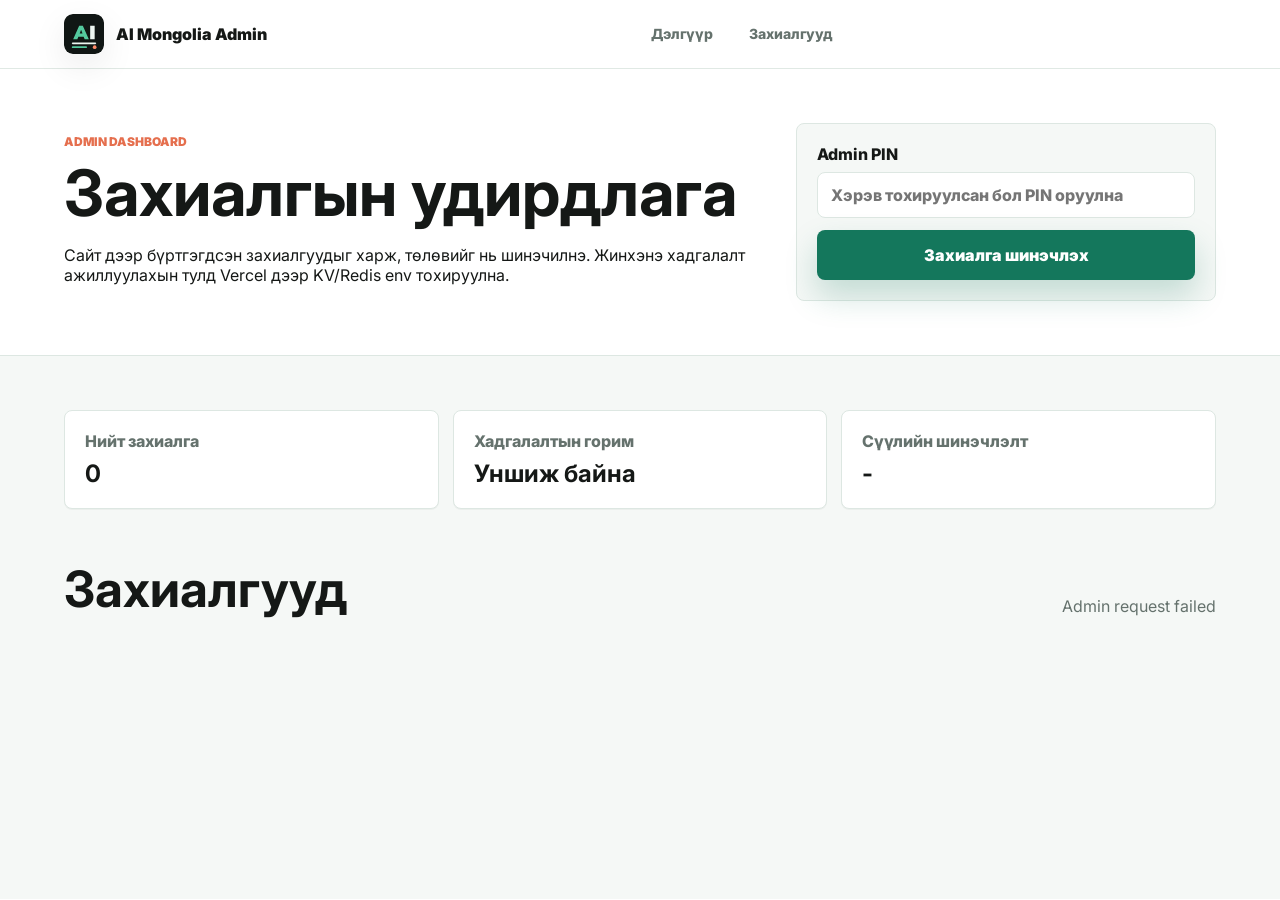
==== admin.html @ 12b5383c "Add order storage and admin dashboard" ====
<!doctype html>
<html lang="mn">
<head>
  <meta charset="utf-8">
  <meta name="viewport" content="width=device-width, initial-scale=1">
  <title>AI Mongolia | Admin</title>
  <meta name="robots" content="noindex">
  <link rel="preconnect" href="https://fonts.googleapis.com">
  <link rel="preconnect" href="https://fonts.gstatic.com" crossorigin>
  <link href="https://fonts.googleapis.com/css2?family=Inter:wght@400;500;600;700;800;900&display=swap" rel="stylesheet">
  <link rel="stylesheet" href="styles.css">
</head>
<body data-theme="day">
  <header class="site-header">
    <a class="brand" href="/" aria-label="AI Mongolia нүүр хуудас">
      <img class="brand-logo" src="assets/ai-mongolia-logo.svg" alt="AI Mongolia logo">
      <span class="brand-name">AI Mongolia Admin</span>
    </a>
    <nav class="nav-links" aria-label="Admin цэс">
      <a href="/">Дэлгүүр</a>
      <a href="#orders">Захиалгууд</a>
    </nav>
  </header>

  <main class="admin-page" id="orders">
    <section class="admin-hero">
      <div>
        <p class="eyebrow">Admin dashboard</p>
        <h1>Захиалгын удирдлага</h1>
        <p>Сайт дээр бүртгэгдсэн захиалгуудыг харж, төлөвийг нь шинэчилнэ. Жинхэнэ хадгалалт ажиллуулахын тулд Vercel дээр KV/Redis env тохируулна.</p>
      </div>
      <form class="admin-toolbar" data-admin-form>
        <label>
          Admin PIN
          <input type="password" name="pin" placeholder="Хэрэв тохируулсан бол PIN оруулна">
        </label>
        <button class="primary-action" type="submit">Захиалга шинэчлэх</button>
      </form>
    </section>

    <section class="admin-summary" aria-label="Admin үзүүлэлт">
      <div>
        <span>Нийт захиалга</span>
        <strong data-admin-count>0</strong>
      </div>
      <div>
        <span>Хадгалалтын горим</span>
        <strong data-storage-mode>Уншиж байна</strong>
      </div>
      <div>
        <span>Сүүлийн шинэчлэлт</span>
        <strong data-admin-updated>-</strong>
      </div>
    </section>

    <section class="admin-orders">
      <div class="admin-orders-head">
        <h2>Захиалгууд</h2>
        <p data-admin-message>Захиалгын мэдээлэл уншиж байна...</p>
      </div>
      <div class="admin-order-list" data-admin-orders></div>
    </section>
  </main>

  <script src="admin.js"></script>
</body>
</html>
---- styles.css ----
:root {
  --ink: #151816;
  --soft-ink: #2b3430;
  --muted: #65726d;
  --line: #dde7e2;
  --paper: #ffffff;
  --wash: #f5f8f6;
  --mist: #edf4f1;
  --green: #14775c;
  --green-dark: #0d5743;
  --coral: #e56f4e;
  --gold: #c98b20;
  --blue: #386f8e;
  --plum: #6b5a8f;
  --shadow: 0 24px 70px rgba(18, 24, 21, 0.12);
  --soft-shadow: 0 12px 34px rgba(18, 24, 21, 0.08);
}

body[data-theme="night"] {
  --ink: #eef7f2;
  --soft-ink: #dce9e3;
  --muted: #a7b8b0;
  --line: #2b4038;
  --paper: #101614;
  --wash: #161f1b;
  --mist: #1d2a25;
  --green: #56c99e;
  --green-dark: #34a87f;
  --coral: #ff8a68;
  --gold: #f1bd56;
  --blue: #78a8c8;
  --plum: #a99ad0;
  --shadow: 0 24px 70px rgba(0, 0, 0, 0.36);
  --soft-shadow: 0 12px 34px rgba(0, 0, 0, 0.24);
}

* {
  box-sizing: border-box;
}

html {
  scroll-behavior: smooth;
}

body {
  margin: 0;
  color: var(--ink);
  background: var(--paper);
  font-family: Inter, Arial, sans-serif;
  transition: background 180ms ease, color 180ms ease;
}

a {
  color: inherit;
  text-decoration: none;
}

button,
input,
textarea {
  font: inherit;
}

button {
  -webkit-tap-highlight-color: transparent;
}

.site-header {
  position: sticky;
  top: 0;
  z-index: 30;
  display: grid;
  grid-template-columns: auto 1fr auto;
  align-items: center;
  gap: 22px;
  padding: 14px clamp(18px, 5vw, 72px);
  background: rgba(255, 255, 255, 0.88);
  border-bottom: 1px solid rgba(221, 231, 226, 0.9);
  backdrop-filter: blur(18px);
}

body[data-theme="night"] .site-header {
  background: rgba(16, 22, 20, 0.9);
  border-bottom-color: rgba(86, 201, 158, 0.18);
}

.brand,
.nav-links,
.hero-actions,
.hero-proof,
.contact-list,
.product-foot,
.rating {
  display: flex;
  align-items: center;
}

.brand {
  gap: 12px;
  font-weight: 900;
}

.brand-logo {
  width: 40px;
  height: 40px;
  border-radius: 8px;
  box-shadow: var(--soft-shadow);
}

.brand-name {
  white-space: nowrap;
}

.nav-links {
  justify-content: center;
  gap: 8px;
  color: var(--muted);
  font-size: 14px;
  font-weight: 800;
}

.nav-links a {
  min-height: 38px;
  padding: 10px 14px;
  border-radius: 999px;
}

.nav-links a:hover {
  color: var(--ink);
  background: var(--mist);
}

.cart-button,
.filter-button,
.icon-button {
  border: 1px solid var(--line);
  background: var(--paper);
  cursor: pointer;
}

.cart-button {
  display: inline-flex;
  align-items: center;
  gap: 10px;
  min-height: 42px;
  padding: 0 12px 0 16px;
  border-radius: 999px;
  box-shadow: var(--soft-shadow);
  color: var(--ink);
  font-weight: 900;
}

.cart-button strong {
  display: grid;
  min-width: 26px;
  height: 26px;
  place-items: center;
  color: white;
  background: var(--coral);
  border-radius: 999px;
  font-size: 13px;
}

.hero {
  display: grid;
  grid-template-columns: minmax(280px, 0.94fr) minmax(340px, 1.06fr);
  align-items: center;
  min-height: calc(100vh - 70px);
  gap: clamp(30px, 6vw, 86px);
  padding: clamp(38px, 6vw, 82px) clamp(18px, 5vw, 72px) 48px;
  background:
    linear-gradient(120deg, rgba(20, 119, 92, 0.08), transparent 34%),
    linear-gradient(180deg, #f8fbf8 0%, #ffffff 82%);
}

body[data-theme="night"] .hero {
  background:
    linear-gradient(120deg, rgba(86, 201, 158, 0.09), transparent 34%),
    linear-gradient(180deg, #141c19 0%, #101614 82%);
}

.hero-copy,
.section-heading {
  max-width: 760px;
}

.eyebrow {
  margin: 0 0 12px;
  color: var(--coral);
  font-size: 12px;
  font-weight: 900;
  letter-spacing: 0;
  text-transform: uppercase;
}

h1,
h2,
h3,
p {
  margin-top: 0;
}

h1 {
  margin-bottom: 20px;
  font-size: clamp(42px, 6vw, 76px);
  line-height: 1;
  letter-spacing: 0;
}

h2 {
  margin-bottom: 14px;
  font-size: clamp(30px, 4vw, 50px);
  line-height: 1.05;
  letter-spacing: 0;
}

h3 {
  margin-bottom: 8px;
  font-size: 18px;
  line-height: 1.25;
}

.hero-text,
.section-heading p,
.workflow-card p,
.contact-copy p,
.cart-note,
.payment-panel p {
  color: var(--muted);
  line-height: 1.65;
}

.hero-text {
  max-width: 610px;
  font-size: clamp(16px, 2vw, 19px);
}

.hero-actions {
  flex-wrap: wrap;
  gap: 12px;
  margin-top: 30px;
}

.primary-action,
.secondary-action {
  display: inline-flex;
  align-items: center;
  justify-content: center;
  min-height: 50px;
  padding: 0 20px;
  border: 1px solid transparent;
  border-radius: 8px;
  cursor: pointer;
  font-weight: 900;
}

.primary-action {
  color: white;
  background: var(--green);
  box-shadow: 0 16px 32px rgba(20, 119, 92, 0.22);
}

body[data-theme="night"] .primary-action {
  color: #101614;
}

.primary-action:hover {
  background: var(--green-dark);
}

.secondary-action {
  color: var(--green-dark);
  background: var(--paper);
  border-color: var(--line);
}

body[data-theme="night"] .secondary-action {
  color: var(--ink);
}

.secondary-action:hover {
  background: var(--mist);
}

.hero-proof {
  flex-wrap: wrap;
  gap: 10px;
  margin-top: 26px;
}

.hero-proof span {
  min-height: 36px;
  padding: 8px 12px;
  color: var(--muted);
  border: 1px solid var(--line);
  border-radius: 999px;
  background: rgba(255, 255, 255, 0.62);
  font-size: 13px;
  font-weight: 800;
}

body[data-theme="night"] .hero-proof span {
  background: rgba(16, 22, 20, 0.58);
}

.hero-proof strong {
  color: var(--ink);
}

.hero-media {
  position: relative;
}

.hero-image {
  display: block;
  width: 100%;
  aspect-ratio: 1.12 / 1;
  object-fit: cover;
  border: 1px solid var(--line);
  border-radius: 8px;
  box-shadow: var(--shadow);
}

.hero-badge {
  position: absolute;
  right: 18px;
  bottom: 18px;
  min-width: 176px;
  padding: 14px 16px;
  color: white;
  background: rgba(21, 24, 22, 0.84);
  border: 1px solid rgba(255, 255, 255, 0.16);
  border-radius: 8px;
  backdrop-filter: blur(12px);
}

.hero-badge span {
  display: block;
  margin-bottom: 5px;
  color: rgba(255, 255, 255, 0.72);
  font-size: 13px;
  font-weight: 700;
}

.hero-badge strong {
  font-size: 24px;
}

.trust-strip {
  display: grid;
  grid-template-columns: repeat(3, 1fr);
  border-top: 1px solid var(--line);
  border-bottom: 1px solid var(--line);
  background: var(--ink);
  color: white;
}

body[data-theme="night"] .trust-strip {
  background: #0c1210;
}

.trust-strip div {
  padding: 24px clamp(18px, 5vw, 72px);
  border-right: 1px solid rgba(255, 255, 255, 0.16);
}

.trust-strip div:last-child {
  border-right: 0;
}

.trust-strip strong {
  display: block;
  margin-bottom: 6px;
  font-size: clamp(18px, 2.2vw, 24px);
}

.trust-strip span {
  color: rgba(255, 255, 255, 0.72);
  line-height: 1.5;
}

.section-shell,
.feature-band,
.engine-section,
.payment-section,
.brainstorm-section,
.contact-section {
  padding: 78px clamp(18px, 5vw, 72px);
  scroll-margin-top: 118px;
}

.products-section {
  background: var(--paper);
}

.section-heading-row {
  display: flex;
  align-items: end;
  justify-content: space-between;
  gap: 22px;
}

.search-box {
  display: grid;
  gap: 8px;
  width: min(340px, 100%);
  color: var(--muted);
  font-size: 13px;
  font-weight: 800;
}

.search-box input,
.order-form input,
.order-form textarea {
  width: 100%;
  color: var(--ink);
  border: 1px solid var(--line);
  border-radius: 8px;
  background: var(--wash);
  outline: none;
}

.search-box input {
  min-height: 46px;
  padding: 0 14px;
}

.search-box input:focus,
.order-form input:focus,
.order-form textarea:focus {
  border-color: rgba(20, 119, 92, 0.55);
  box-shadow: 0 0 0 4px rgba(20, 119, 92, 0.12);
}

.toolbar {
  display: flex;
  flex-wrap: wrap;
  gap: 10px;
  margin: 24px 0 30px;
}

.filter-button {
  min-height: 42px;
  padding: 0 15px;
  border-radius: 999px;
  color: var(--muted);
  font-weight: 900;
}

.filter-button.is-active {
  color: white;
  border-color: var(--green);
  background: var(--green);
}

.product-grid {
  display: grid;
  grid-template-columns: repeat(4, minmax(0, 1fr));
  gap: 18px;
}

.product-card {
  display: flex;
  min-height: 100%;
  overflow: hidden;
  flex-direction: column;
  border: 1px solid var(--line);
  border-radius: 8px;
  background: var(--paper);
  box-shadow: 0 1px 0 rgba(18, 24, 21, 0.04);
  transition: transform 180ms ease, box-shadow 180ms ease, border-color 180ms ease;
}

.product-card:hover {
  transform: translateY(-3px);
  border-color: rgba(20, 119, 92, 0.28);
  box-shadow: var(--soft-shadow);
}

.product-thumb {
  position: relative;
  display: grid;
  min-height: 160px;
  place-items: center;
  padding: 22px;
  color: white;
  background: var(--thumb-bg);
  text-align: center;
}

.product-thumb::after {
  position: absolute;
  inset: 12px;
  content: "";
  border: 1px solid rgba(255, 255, 255, 0.28);
  border-radius: 8px;
}

.product-thumb span {
  position: relative;
  z-index: 1;
  display: grid;
  width: 98px;
  height: 98px;
  place-items: center;
  padding: 10px;
  border: 1px solid rgba(255, 255, 255, 0.45);
  border-radius: 50%;
  background: rgba(255, 255, 255, 0.16);
  backdrop-filter: blur(8px);
  font-weight: 900;
}

.product-body {
  display: flex;
  flex: 1;
  flex-direction: column;
  padding: 18px;
}

.product-meta,
.product-foot,
.cart-head,
.cart-row,
.cart-total {
  display: flex;
  align-items: center;
  justify-content: space-between;
  gap: 12px;
}

.product-meta {
  margin-bottom: 12px;
}

.category {
  color: var(--muted);
  font-size: 13px;
  font-weight: 800;
}

.price {
  color: var(--ink);
  font-weight: 900;
  white-space: nowrap;
}

.product-body p {
  min-height: 50px;
  color: var(--muted);
  line-height: 1.55;
}

.product-benefits {
  display: grid;
  gap: 7px;
  margin: 0 0 16px;
  padding: 0;
  list-style: none;
}

.product-benefits li {
  color: var(--soft-ink);
  font-size: 13px;
  font-weight: 700;
}

.product-benefits li::before {
  content: "•";
  margin-right: 8px;
  color: var(--green);
}

.rating {
  gap: 8px;
  margin: auto 0 16px;
  color: var(--gold);
  font-size: 13px;
  font-weight: 900;
}

.rating span:last-child {
  color: var(--muted);
}

.stock {
  color: var(--green);
  font-size: 13px;
  font-weight: 900;
  white-space: nowrap;
}

.add-button {
  min-height: 42px;
  padding: 0 14px;
  color: white;
  border: 0;
  border-radius: 8px;
  background: var(--ink);
  cursor: pointer;
  font-weight: 900;
  white-space: nowrap;
}

.add-button:hover {
  background: var(--green);
}

.feature-band {
  background: var(--wash);
}

.workflow-grid {
  display: grid;
  grid-template-columns: repeat(4, minmax(0, 1fr));
  gap: 16px;
  margin-top: 30px;
}

.workflow-card {
  padding: 22px;
  border: 1px solid var(--line);
  border-radius: 8px;
  background: var(--paper);
}

.workflow-card span {
  display: inline-grid;
  min-width: 42px;
  height: 34px;
  margin-bottom: 16px;
  place-items: center;
  color: white;
  background: var(--blue);
  border-radius: 999px;
  font-size: 13px;
  font-weight: 900;
}

.payment-section {
  background: var(--paper);
}

.engine-section,
.brainstorm-section {
  padding: 78px clamp(18px, 5vw, 72px);
  background: var(--wash);
  scroll-margin-top: 118px;
}

.engine-grid {
  display: grid;
  grid-template-columns: minmax(280px, 0.9fr) minmax(280px, 0.8fr) minmax(260px, 0.7fr);
  gap: 18px;
  margin-top: 30px;
}

.engine-card,
.idea-form,
.idea-card {
  border: 1px solid var(--line);
  border-radius: 8px;
  background: var(--paper);
  box-shadow: 0 1px 0 rgba(18, 24, 21, 0.04);
}

.engine-card,
.idea-form {
  padding: 22px;
}

.card-headline span,
.status-pill,
.idea-card span {
  display: inline-flex;
  min-height: 28px;
  align-items: center;
  margin-bottom: 12px;
  padding: 5px 10px;
  color: var(--green-dark);
  border: 1px solid rgba(20, 119, 92, 0.2);
  border-radius: 999px;
  background: rgba(20, 119, 92, 0.08);
  font-size: 12px;
  font-weight: 900;
}

body[data-theme="night"] .card-headline span,
body[data-theme="night"] .status-pill,
body[data-theme="night"] .idea-card span {
  color: var(--green);
  background: rgba(86, 201, 158, 0.1);
}

.engine-card label,
.idea-form label {
  display: grid;
  gap: 8px;
  margin-bottom: 14px;
  color: var(--soft-ink);
  font-weight: 800;
}

.engine-card select,
.status-form input,
.idea-form input,
.idea-form select {
  width: 100%;
  min-height: 46px;
  padding: 0 13px;
  color: var(--ink);
  border: 1px solid var(--line);
  border-radius: 8px;
  background: var(--wash);
  outline: none;
}

.recommendation-result,
.status-result,
.order-result {
  display: grid;
  gap: 10px;
  margin-top: 16px;
  padding: 16px;
  border: 1px solid var(--line);
  border-radius: 8px;
  background: var(--wash);
}

.recommendation-result span,
.status-result p,
.order-result p {
  color: var(--muted);
  line-height: 1.55;
}

.status-form {
  display: grid;
  grid-template-columns: 1fr auto;
  gap: 10px;
}

.progress-track {
  overflow: hidden;
  width: 100%;
  height: 10px;
  border-radius: 999px;
  background: var(--line);
}

.progress-track span {
  display: block;
  height: 100%;
  border-radius: inherit;
  background: var(--green);
}

.status-timeline {
  display: grid;
  gap: 8px;
  margin: 0;
  padding: 0;
  list-style: none;
}

.status-timeline li {
  color: var(--muted);
  font-size: 14px;
  font-weight: 800;
}

.status-timeline li::before {
  content: "○";
  margin-right: 8px;
  color: var(--muted);
}

.status-timeline li.is-done {
  color: var(--soft-ink);
}

.status-timeline li.is-done::before {
  content: "●";
  color: var(--green);
}

.pipeline-list {
  display: grid;
  gap: 10px;
}

.pipeline-list span {
  padding: 14px;
  color: var(--soft-ink);
  border: 1px solid var(--line);
  border-radius: 8px;
  background: var(--wash);
  font-weight: 900;
}

.payment-panel {
  display: grid;
  grid-template-columns: minmax(260px, 1fr) minmax(260px, 0.8fr);
  gap: 26px;
  align-items: center;
  padding: clamp(24px, 4vw, 40px);
  color: white;
  background: linear-gradient(135deg, #16201c, #234f43 58%, #6b5a8f);
  border-radius: 8px;
  box-shadow: var(--shadow);
}

.brainstorm-grid {
  display: grid;
  grid-template-columns: minmax(260px, 0.7fr) minmax(300px, 1.3fr);
  gap: 18px;
  margin-top: 30px;
  align-items: start;
}

.idea-board {
  display: grid;
  grid-template-columns: repeat(3, minmax(0, 1fr));
  gap: 14px;
}

.idea-card {
  display: grid;
  gap: 10px;
  padding: 18px;
}

.idea-card strong {
  min-height: 48px;
  line-height: 1.35;
}

.idea-card button {
  justify-self: start;
  min-height: 36px;
  padding: 0 12px;
  color: white;
  border: 0;
  border-radius: 999px;
  background: var(--ink);
  cursor: pointer;
  font-weight: 900;
}

.order-success {
  display: grid;
  gap: 9px;
}

.order-success strong {
  font-size: 24px;
}

.payment-panel .eyebrow,
.payment-panel p {
  color: rgba(255, 255, 255, 0.76);
}

.payment-list {
  display: grid;
  grid-template-columns: repeat(2, minmax(0, 1fr));
  gap: 12px;
}

.payment-list span {
  min-height: 54px;
  padding: 15px;
  border: 1px solid rgba(255, 255, 255, 0.2);
  border-radius: 8px;
  background: rgba(255, 255, 255, 0.1);
  font-weight: 900;
}

.contact-section {
  display: grid;
  grid-template-columns: minmax(260px, 0.8fr) minmax(280px, 1fr);
  gap: 34px;
  align-items: start;
  background: var(--wash);
}

.contact-list {
  flex-direction: column;
  align-items: flex-start;
  gap: 10px;
  margin-top: 22px;
  font-weight: 800;
}

.contact-list a:hover {
  color: var(--green);
}

.order-form {
  display: grid;
  gap: 16px;
  padding: 24px;
  border: 1px solid var(--line);
  border-radius: 8px;
  background: var(--paper);
  box-shadow: var(--soft-shadow);
}

.order-form label {
  display: grid;
  gap: 8px;
  font-weight: 800;
}

.order-form input,
.order-form textarea {
  padding: 13px 14px;
  resize: vertical;
}

.cart-drawer {
  position: fixed;
  inset: 0;
  z-index: 50;
  display: none;
  justify-content: flex-end;
  background: rgba(18, 24, 21, 0.42);
}

.cart-drawer.is-open {
  display: flex;
}

.cart-panel {
  width: min(460px, 100%);
  height: 100%;
  overflow: auto;
  padding: 22px;
  background: var(--paper);
  box-shadow: var(--shadow);
}

.cart-head {
  margin-bottom: 20px;
}

.cart-head h2 {
  margin: 0;
  font-size: 30px;
}

.icon-button {
  width: 42px;
  height: 42px;
  border-radius: 8px;
  color: var(--ink);
  font-size: 24px;
  line-height: 1;
}

.cart-items {
  display: grid;
  gap: 12px;
}

.cart-row {
  padding: 14px 0;
  border-bottom: 1px solid var(--line);
}

.cart-row small {
  display: block;
  margin-top: 5px;
  color: var(--muted);
}

.qty {
  display: flex;
  align-items: center;
  gap: 8px;
}

.qty button {
  width: 32px;
  height: 32px;
  color: var(--ink);
  border: 1px solid var(--line);
  border-radius: 8px;
  background: var(--paper);
  cursor: pointer;
}

.cart-total {
  margin: 24px 0 16px;
  font-size: 20px;
}

.copy-result:empty {
  display: none;
}

.copy-box {
  display: grid;
  gap: 10px;
  margin-top: 14px;
  padding: 14px;
  border: 1px solid var(--line);
  border-radius: 8px;
  background: var(--wash);
}

.copy-box textarea {
  width: 100%;
  padding: 12px;
  color: var(--ink);
  border: 1px solid var(--line);
  border-radius: 8px;
  background: var(--paper);
  line-height: 1.5;
  resize: vertical;
}

.copy-box small {
  color: var(--muted);
  font-weight: 800;
}

.full-width {
  width: 100%;
}

.shift-switch {
  position: fixed;
  left: 14px;
  bottom: 14px;
  z-index: 36;
  display: inline-flex;
  gap: 4px;
  padding: 5px;
  border: 1px solid var(--line);
  border-radius: 999px;
  background: rgba(255, 255, 255, 0.84);
  box-shadow: var(--soft-shadow);
  backdrop-filter: blur(14px);
}

body[data-theme="night"] .shift-switch {
  background: rgba(16, 22, 20, 0.84);
}

.shift-switch button {
  min-height: 38px;
  padding: 0 12px;
  color: var(--muted);
  border: 0;
  border-radius: 999px;
  background: transparent;
  cursor: pointer;
  font-size: 13px;
  font-weight: 900;
}

.shift-switch button.is-active {
  color: white;
  background: var(--ink);
}

body[data-theme="night"] .shift-switch button.is-active {
  color: #101614;
  background: var(--green);
}

.mobile-cart-bar {
  position: fixed;
  right: 14px;
  bottom: 14px;
  z-index: 35;
  display: none;
  align-items: center;
  justify-content: space-between;
  gap: 18px;
  min-width: 180px;
  min-height: 54px;
  padding: 0 16px;
  color: white;
  border: 0;
  border-radius: 999px;
  background: var(--ink);
  box-shadow: var(--shadow);
  cursor: pointer;
  font-weight: 900;
}

.mobile-cart-bar strong {
  color: #bde8d7;
}

.toast {
  position: fixed;
  right: 18px;
  bottom: 84px;
  z-index: 60;
  max-width: min(340px, calc(100vw - 36px));
  padding: 13px 15px;
  color: white;
  background: rgba(21, 24, 22, 0.92);
  border-radius: 8px;
  box-shadow: var(--soft-shadow);
  font-weight: 800;
  opacity: 0;
  transform: translateY(10px);
  pointer-events: none;
  transition: opacity 160ms ease, transform 160ms ease;
}

.toast.is-visible {
  opacity: 1;
  transform: translateY(0);
}

.admin-page {
  min-height: calc(100vh - 70px);
  background: var(--wash);
}

.admin-hero,
.admin-summary,
.admin-orders {
  padding: 54px clamp(18px, 5vw, 72px);
}

.admin-hero {
  display: grid;
  grid-template-columns: minmax(280px, 1fr) minmax(280px, 420px);
  gap: 28px;
  align-items: end;
  background: var(--paper);
  border-bottom: 1px solid var(--line);
}

.admin-hero h1 {
  font-size: clamp(40px, 5vw, 64px);
}

.admin-toolbar {
  display: grid;
  gap: 12px;
  padding: 20px;
  border: 1px solid var(--line);
  border-radius: 8px;
  background: var(--wash);
}

.admin-toolbar label {
  display: grid;
  gap: 8px;
  font-weight: 800;
}

.admin-toolbar input,
.admin-order-actions select {
  width: 100%;
  min-height: 46px;
  padding: 0 13px;
  color: var(--ink);
  border: 1px solid var(--line);
  border-radius: 8px;
  background: var(--paper);
}

.admin-summary {
  display: grid;
  grid-template-columns: repeat(3, minmax(0, 1fr));
  gap: 14px;
}

.admin-summary div,
.admin-order-card {
  border: 1px solid var(--line);
  border-radius: 8px;
  background: var(--paper);
  box-shadow: 0 1px 0 rgba(18, 24, 21, 0.04);
}

.admin-summary div {
  padding: 20px;
}

.admin-summary span {
  display: block;
  margin-bottom: 8px;
  color: var(--muted);
  font-weight: 800;
}

.admin-summary strong {
  font-size: 24px;
}

.admin-orders {
  padding-top: 0;
}

.admin-orders-head {
  display: flex;
  align-items: end;
  justify-content: space-between;
  gap: 20px;
  margin-bottom: 18px;
}

.admin-orders-head h2 {
  margin-bottom: 0;
}

.admin-order-list {
  display: grid;
  gap: 14px;
}

.admin-order-card {
  display: grid;
  gap: 16px;
  padding: 20px;
}

.admin-order-top,
.admin-order-actions {
  display: flex;
  align-items: center;
  justify-content: space-between;
  gap: 14px;
}

.admin-order-top h3 {
  margin-bottom: 4px;
  font-size: 22px;
}

.admin-order-top p,
.admin-orders-head p {
  margin: 0;
  color: var(--muted);
}

.admin-order-details {
  display: grid;
  grid-template-columns: repeat(3, minmax(0, 1fr));
  gap: 10px;
  color: var(--muted);
}

.admin-order-details strong {
  color: var(--ink);
}

.admin-order-actions select {
  max-width: 320px;
}

@media (max-width: 1120px) {
  .product-grid,
  .workflow-grid,
  .engine-grid,
  .idea-board {
    grid-template-columns: repeat(2, minmax(0, 1fr));
  }

  .automation-card {
    grid-column: 1 / -1;
  }
}

@media (max-width: 920px) {
  .hero,
  .contact-section,
  .payment-panel,
  .brainstorm-grid,
  .admin-hero {
    grid-template-columns: 1fr;
  }

  .hero {
    min-height: auto;
  }
}

@media (max-width: 720px) {
  body {
    padding-bottom: 72px;
  }

  .site-header {
    grid-template-columns: 1fr auto;
    gap: 12px;
    padding: 12px 16px;
  }

  .cart-button {
    grid-column: 2;
    grid-row: 1;
    justify-self: end;
    box-shadow: none;
  }

  .nav-links {
    grid-column: 1 / -1;
    grid-row: 2;
    justify-content: flex-start;
    gap: 6px;
    overflow-x: auto;
    padding-bottom: 2px;
  }

  .nav-links a {
    flex: 0 0 auto;
  }

  .hero {
    padding: 30px 16px 34px;
  }

  h1 {
    font-size: 39px;
  }

  .hero-actions a,
  .hero-actions button {
    flex: 1;
    min-width: 150px;
  }

  .hero-badge {
    right: 10px;
    bottom: 10px;
    min-width: 145px;
  }

  .trust-strip,
  .product-grid,
  .workflow-grid,
  .engine-grid,
  .idea-board,
  .payment-list,
  .admin-summary,
  .admin-order-details {
    grid-template-columns: 1fr;
  }

  .automation-card {
    grid-column: auto;
  }

  .status-form {
    grid-template-columns: 1fr;
  }

  .trust-strip div {
    padding: 18px 16px;
    border-right: 0;
    border-bottom: 1px solid rgba(255, 255, 255, 0.16);
  }

  .trust-strip div:last-child {
    border-bottom: 0;
  }

  .section-shell,
  .feature-band,
  .engine-section,
  .payment-section,
  .brainstorm-section,
  .contact-section,
  .admin-hero,
  .admin-summary,
  .admin-orders {
    padding: 56px 16px;
  }

  .admin-orders-head,
  .admin-order-top,
  .admin-order-actions {
    display: grid;
    align-items: start;
  }

  .section-heading-row {
    display: grid;
    align-items: start;
  }

  .toolbar {
    flex-wrap: nowrap;
    overflow-x: auto;
    padding-bottom: 4px;
  }

  .filter-button {
    flex: 0 0 auto;
  }

  .product-card:hover {
    transform: none;
  }

  .mobile-cart-bar {
    display: inline-flex;
  }

  .shift-switch {
    bottom: 76px;
    max-width: calc(100vw - 28px);
  }

  .shift-switch button {
    min-height: 36px;
    padding: 0 10px;
    font-size: 12px;
  }
}
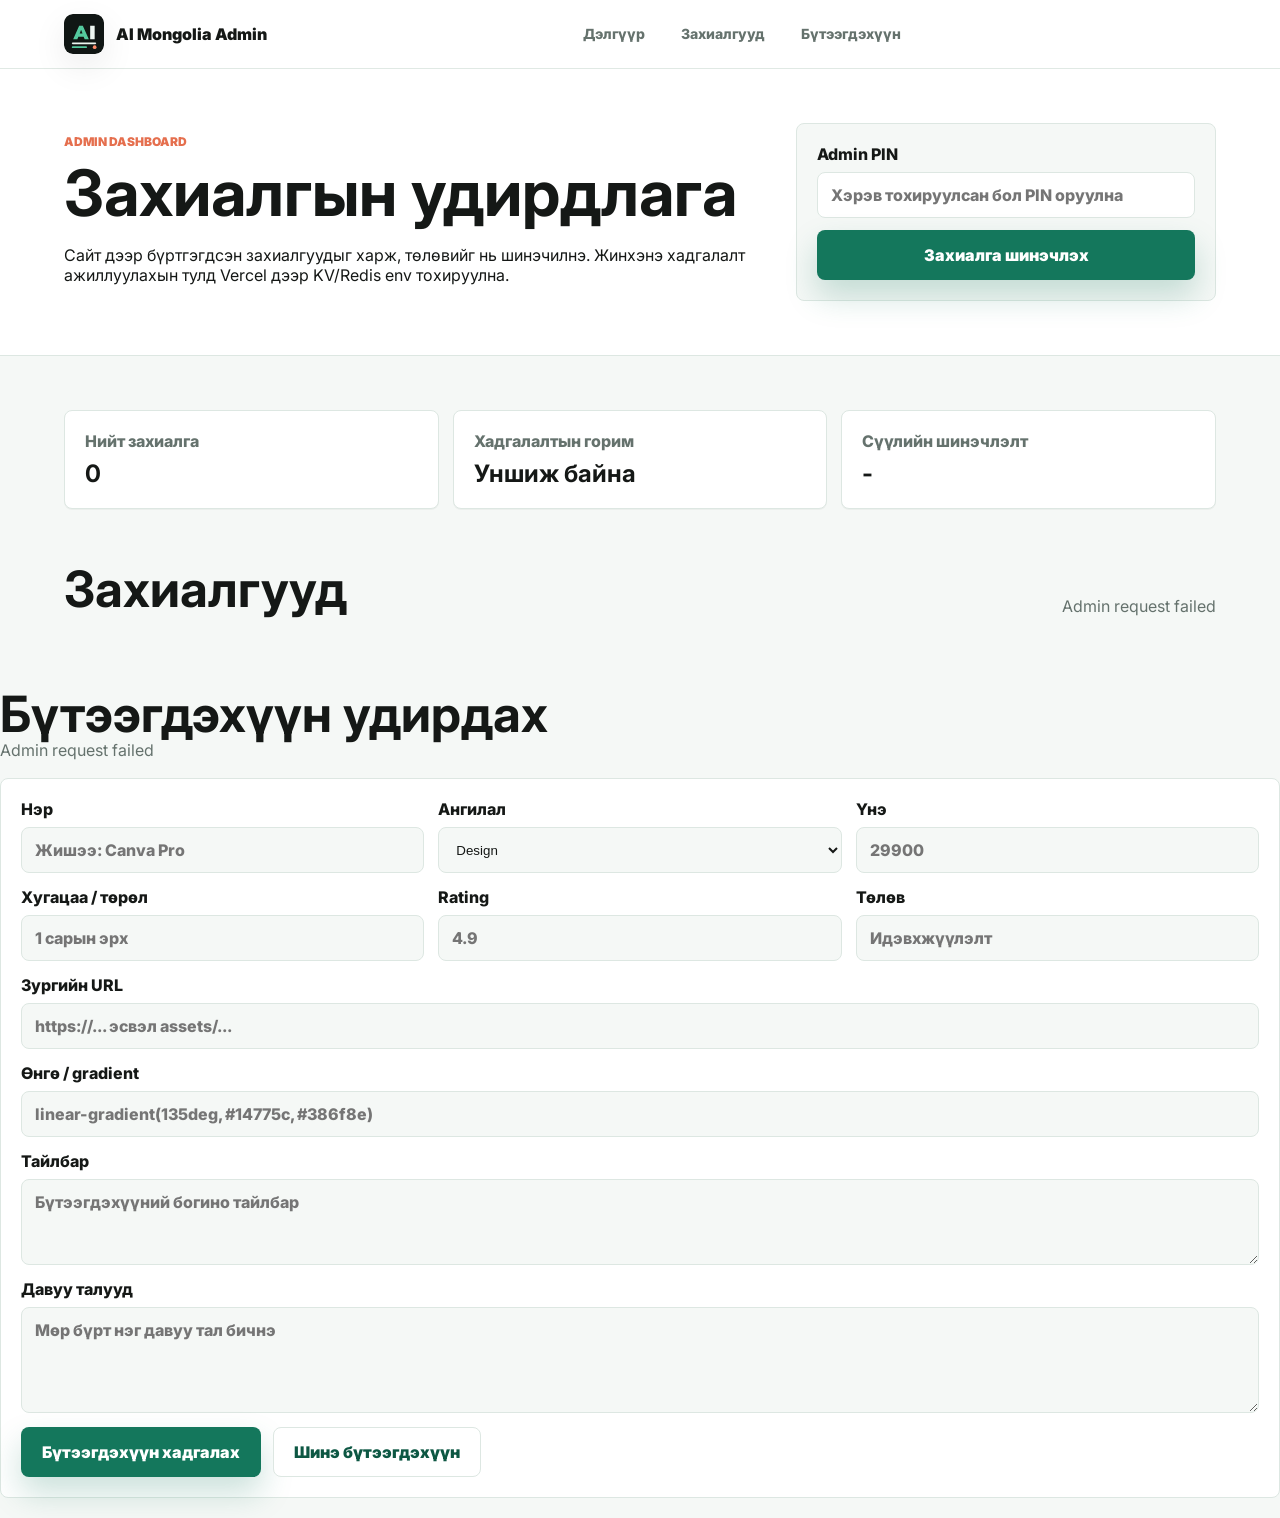
==== commit 56f6f95d: "Add admin product management" ====
--- a/admin.html
+++ b/admin.html
@@ -19,6 +19,7 @@
     <nav class="nav-links" aria-label="Admin цэс">
       <a href="/">Дэлгүүр</a>
       <a href="#orders">Захиалгууд</a>
+      <a href="#products">Бүтээгдэхүүн</a>
     </nav>
   </header>
 
@@ -53,6 +54,11 @@
       </div>
     </section>
 
+    <section class="admin-warning" data-admin-warning hidden>
+      <strong>Database хараахан холбогдоогүй байна.</strong>
+      <p>Одоогоор захиалга түр хадгалалтаар ажиллаж байгаа тул Vercel дээр KV/Redis env тохируулсны дараа захиалга найдвартай хадгалагдана.</p>
+    </section>
+
     <section class="admin-orders">
       <div class="admin-orders-head">
         <h2>Захиалгууд</h2>
@@ -60,6 +66,68 @@
       </div>
       <div class="admin-order-list" data-admin-orders></div>
     </section>
+
+    <section class="admin-products" id="products">
+      <div class="admin-orders-head">
+        <div>
+          <h2>Бүтээгдэхүүн удирдах</h2>
+          <p data-product-message>Бүтээгдэхүүний мэдээлэл уншиж байна...</p>
+        </div>
+      </div>
+      <form class="product-admin-form" data-product-form>
+        <input type="hidden" name="id">
+        <label>
+          Нэр
+          <input name="name" type="text" placeholder="Жишээ: Canva Pro" required>
+        </label>
+        <label>
+          Ангилал
+          <select name="category">
+            <option>Design</option>
+            <option>Video</option>
+            <option>AI Tools</option>
+            <option>Bundle</option>
+          </select>
+        </label>
+        <label>
+          Үнэ
+          <input name="price" type="number" min="0" step="100" placeholder="29900" required>
+        </label>
+        <label>
+          Хугацаа / төрөл
+          <input name="term" type="text" placeholder="1 сарын эрх">
+        </label>
+        <label>
+          Rating
+          <input name="rating" type="text" placeholder="4.9">
+        </label>
+        <label>
+          Төлөв
+          <input name="stock" type="text" placeholder="Идэвхжүүлэлт">
+        </label>
+        <label class="wide-field">
+          Зургийн URL
+          <input name="image" type="url" placeholder="https://... эсвэл assets/...">
+        </label>
+        <label class="wide-field">
+          Өнгө / gradient
+          <input name="color" type="text" placeholder="linear-gradient(135deg, #14775c, #386f8e)">
+        </label>
+        <label class="wide-field">
+          Тайлбар
+          <textarea name="description" rows="3" placeholder="Бүтээгдэхүүний богино тайлбар"></textarea>
+        </label>
+        <label class="wide-field">
+          Давуу талууд
+          <textarea name="benefits" rows="4" placeholder="Мөр бүрт нэг давуу тал бичнэ"></textarea>
+        </label>
+        <div class="wide-field product-form-actions">
+          <button class="primary-action" type="submit">Бүтээгдэхүүн хадгалах</button>
+          <button class="secondary-action" type="button" data-product-reset>Шинэ бүтээгдэхүүн</button>
+        </div>
+      </form>
+      <div class="admin-product-list" data-admin-products></div>
+    </section>
   </main>
 
   <script src="admin.js"></script>
--- a/styles.css
+++ b/styles.css
@@ -477,6 +477,17 @@
   box-shadow: var(--soft-shadow);
 }
 
+body[data-theme="night"] .product-card {
+  border-color: rgba(86, 201, 158, 0.18);
+  background: linear-gradient(180deg, #131d19 0%, #101614 100%);
+  box-shadow: 0 1px 0 rgba(86, 201, 158, 0.08);
+}
+
+body[data-theme="night"] .product-card:hover {
+  border-color: rgba(255, 138, 104, 0.5);
+  box-shadow: 0 18px 44px rgba(86, 201, 158, 0.14), 0 0 0 1px rgba(255, 138, 104, 0.18);
+}
+
 .product-thumb {
   position: relative;
   display: grid;
@@ -509,6 +520,18 @@
   background: rgba(255, 255, 255, 0.16);
   backdrop-filter: blur(8px);
   font-weight: 900;
+}
+
+.product-image {
+  position: absolute;
+  inset: 0;
+  width: 100%;
+  height: 100%;
+  object-fit: cover;
+}
+
+.product-thumb:has(.product-image)::after {
+  background: linear-gradient(180deg, transparent 0%, rgba(0, 0, 0, 0.2) 100%);
 }
 
 .product-body {
@@ -545,6 +568,10 @@
   white-space: nowrap;
 }
 
+body[data-theme="night"] .price {
+  color: var(--gold);
+}
+
 .product-body p {
   min-height: 50px;
   color: var(--muted);
@@ -590,6 +617,10 @@
   white-space: nowrap;
 }
 
+body[data-theme="night"] .stock {
+  color: #7be1b8;
+}
+
 .add-button {
   min-height: 42px;
   padding: 0 14px;
@@ -604,6 +635,20 @@
 
 .add-button:hover {
   background: var(--green);
+}
+
+body[data-theme="night"] .add-button {
+  color: #0c1210;
+  background: linear-gradient(135deg, #7be1b8 0%, #f1bd56 100%);
+  border: 1px solid rgba(255, 255, 255, 0.16);
+  box-shadow: 0 10px 24px rgba(86, 201, 158, 0.22);
+}
+
+body[data-theme="night"] .add-button:hover,
+body[data-theme="night"] .add-button:focus-visible {
+  background: linear-gradient(135deg, #ff8a68 0%, #f1bd56 100%);
+  box-shadow: 0 14px 34px rgba(255, 138, 104, 0.26), 0 0 0 4px rgba(255, 138, 104, 0.14);
+  outline: none;
 }
 
 .feature-band {
@@ -1125,6 +1170,7 @@
 
 .admin-hero,
 .admin-summary,
+.admin-warning,
 .admin-orders {
   padding: 54px clamp(18px, 5vw, 72px);
 }
@@ -1197,8 +1243,40 @@
   font-size: 24px;
 }
 
-.admin-orders {
+.admin-orders,
+.admin-products {
   padding-top: 0;
+}
+
+.admin-warning {
+  padding-top: 0;
+}
+
+.admin-warning[hidden] {
+  display: none;
+}
+
+.admin-warning strong,
+.admin-warning p {
+  display: block;
+  max-width: 980px;
+  margin: 0;
+  padding: 16px 18px;
+  border: 1px solid rgba(229, 111, 78, 0.32);
+  background: rgba(229, 111, 78, 0.08);
+}
+
+.admin-warning strong {
+  padding-bottom: 4px;
+  border-bottom: 0;
+  border-radius: 8px 8px 0 0;
+}
+
+.admin-warning p {
+  padding-top: 0;
+  color: var(--muted);
+  border-top: 0;
+  border-radius: 0 0 8px 8px;
 }
 
 .admin-orders-head {
@@ -1256,6 +1334,87 @@
 
 .admin-order-actions select {
   max-width: 320px;
+}
+
+.product-admin-form {
+  display: grid;
+  grid-template-columns: repeat(3, minmax(0, 1fr));
+  gap: 14px;
+  margin-bottom: 20px;
+  padding: 20px;
+  border: 1px solid var(--line);
+  border-radius: 8px;
+  background: var(--paper);
+}
+
+.product-admin-form label {
+  display: grid;
+  gap: 8px;
+  font-weight: 800;
+}
+
+.product-admin-form input,
+.product-admin-form select,
+.product-admin-form textarea {
+  width: 100%;
+  min-height: 46px;
+  padding: 12px 13px;
+  color: var(--ink);
+  border: 1px solid var(--line);
+  border-radius: 8px;
+  background: var(--wash);
+}
+
+.wide-field {
+  grid-column: 1 / -1;
+}
+
+.product-form-actions {
+  display: flex;
+  flex-wrap: wrap;
+  gap: 12px;
+}
+
+.admin-product-list {
+  display: grid;
+  gap: 14px;
+}
+
+.admin-product-card {
+  display: grid;
+  grid-template-columns: 150px 1fr auto;
+  gap: 16px;
+  align-items: center;
+  padding: 16px;
+  border: 1px solid var(--line);
+  border-radius: 8px;
+  background: var(--paper);
+}
+
+.admin-product-preview {
+  position: relative;
+  display: grid;
+  overflow: hidden;
+  height: 108px;
+  place-items: center;
+  color: white;
+  border-radius: 8px;
+  background: var(--thumb-bg);
+  font-weight: 900;
+}
+
+.admin-product-preview img {
+  width: 100%;
+  height: 100%;
+  object-fit: cover;
+}
+
+.admin-product-info p {
+  color: var(--muted);
+}
+
+.admin-product-info strong {
+  color: var(--green);
 }
 
 @media (max-width: 1120px) {
@@ -1373,8 +1532,15 @@
   .contact-section,
   .admin-hero,
   .admin-summary,
+  .admin-warning,
+  .admin-products,
   .admin-orders {
     padding: 56px 16px;
+  }
+
+  .product-admin-form,
+  .admin-product-card {
+    grid-template-columns: 1fr;
   }
 
   .admin-orders-head,
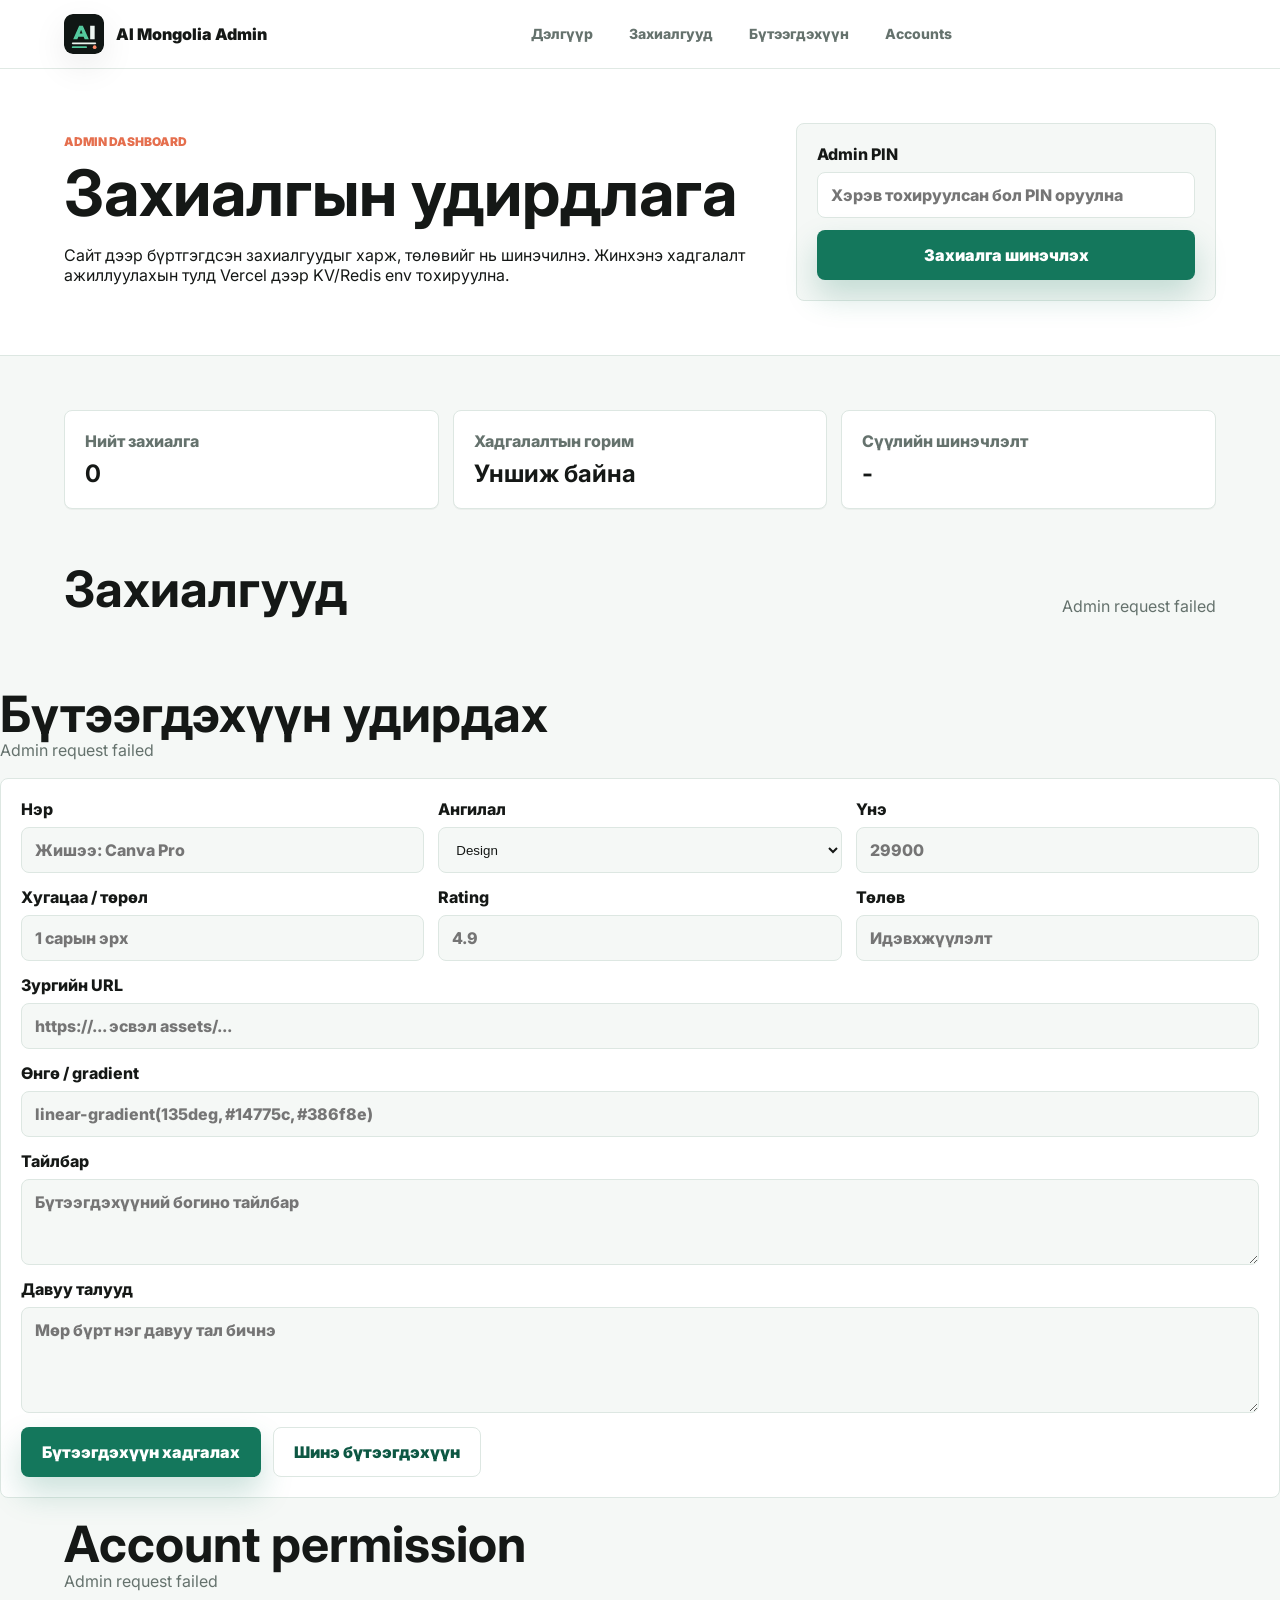
==== commit 3d4e20cf: "Add admin account permission controls" ====
--- a/admin.html
+++ b/admin.html
@@ -20,6 +20,7 @@
       <a href="/">Дэлгүүр</a>
       <a href="#orders">Захиалгууд</a>
       <a href="#products">Бүтээгдэхүүн</a>
+      <a href="#users">Accounts</a>
     </nav>
   </header>
 
@@ -128,6 +129,16 @@
       </form>
       <div class="admin-product-list" data-admin-products></div>
     </section>
+
+    <section class="admin-users" id="users">
+      <div class="admin-orders-head">
+        <div>
+          <h2>Account permission</h2>
+          <p data-user-message>Account жагсаалт уншиж байна...</p>
+        </div>
+      </div>
+      <div class="admin-user-list" data-admin-users></div>
+    </section>
   </main>
 
   <script src="admin.js"></script>
--- a/styles.css
+++ b/styles.css
@@ -131,11 +131,31 @@
 }
 
 .cart-button,
+.account-button,
 .filter-button,
 .icon-button {
   border: 1px solid var(--line);
   background: var(--paper);
   cursor: pointer;
+}
+
+.header-actions {
+  display: flex;
+  align-items: center;
+  justify-content: end;
+  gap: 10px;
+}
+
+.account-button {
+  min-height: 42px;
+  padding: 0 15px;
+  color: var(--ink);
+  border-radius: 999px;
+  font-weight: 900;
+}
+
+.account-button:hover {
+  background: var(--mist);
 }
 
 .cart-button {
@@ -972,8 +992,18 @@
   background: rgba(18, 24, 21, 0.42);
 }
 
-.cart-drawer.is-open {
+.cart-drawer.is-open,
+.account-drawer.is-open {
   display: flex;
+}
+
+.account-drawer {
+  position: fixed;
+  inset: 0;
+  z-index: 50;
+  display: none;
+  justify-content: flex-end;
+  background: rgba(18, 24, 21, 0.42);
 }
 
 .cart-panel {
@@ -983,6 +1013,80 @@
   padding: 22px;
   background: var(--paper);
   box-shadow: var(--shadow);
+}
+
+.account-panel {
+  width: min(460px, 100%);
+  height: 100%;
+  overflow: auto;
+  padding: 22px;
+  background: var(--paper);
+  box-shadow: var(--shadow);
+}
+
+.account-tabs {
+  display: flex;
+  gap: 8px;
+  margin: 18px 0;
+  padding: 5px;
+  border: 1px solid var(--line);
+  border-radius: 999px;
+  background: var(--wash);
+}
+
+.account-tabs button {
+  flex: 1;
+  min-height: 38px;
+  color: var(--muted);
+  border: 0;
+  border-radius: 999px;
+  background: transparent;
+  cursor: pointer;
+  font-weight: 900;
+}
+
+.account-tabs button.is-active {
+  color: white;
+  background: var(--ink);
+}
+
+.account-form {
+  display: grid;
+  gap: 14px;
+}
+
+.account-form label {
+  display: grid;
+  gap: 8px;
+  font-weight: 800;
+}
+
+.account-form input {
+  width: 100%;
+  min-height: 46px;
+  padding: 0 13px;
+  color: var(--ink);
+  border: 1px solid var(--line);
+  border-radius: 8px;
+  background: var(--wash);
+}
+
+.account-user-card {
+  display: grid;
+  gap: 6px;
+  padding: 14px;
+  border: 1px solid var(--line);
+  border-radius: 8px;
+  background: var(--wash);
+}
+
+.account-user-card span {
+  color: var(--muted);
+  font-weight: 800;
+}
+
+.is-hidden {
+  display: none !important;
 }
 
 .cart-head {
@@ -1171,7 +1275,8 @@
 .admin-hero,
 .admin-summary,
 .admin-warning,
-.admin-orders {
+.admin-orders,
+.admin-users {
   padding: 54px clamp(18px, 5vw, 72px);
 }
 
@@ -1244,7 +1349,8 @@
 }
 
 .admin-orders,
-.admin-products {
+.admin-products,
+.admin-users {
   padding-top: 0;
 }
 
@@ -1415,6 +1521,46 @@
 
 .admin-product-info strong {
   color: var(--green);
+}
+
+.admin-user-list {
+  display: grid;
+  gap: 12px;
+}
+
+.admin-user-card {
+  display: grid;
+  grid-template-columns: 1fr auto;
+  align-items: center;
+  gap: 16px;
+  padding: 16px;
+  border: 1px solid var(--line);
+  border-radius: 18px;
+  background: var(--paper);
+}
+
+.admin-user-card h3 {
+  margin: 8px 0 4px;
+}
+
+.admin-user-card p {
+  margin: 0;
+  color: var(--muted);
+}
+
+.admin-user-actions {
+  display: flex;
+  gap: 10px;
+  align-items: center;
+}
+
+.admin-user-actions select {
+  min-height: 42px;
+  border: 1px solid var(--line);
+  border-radius: 14px;
+  background: var(--paper);
+  color: var(--ink);
+  padding: 0 12px;
 }
 
 @media (max-width: 1120px) {
@@ -1534,18 +1680,21 @@
   .admin-summary,
   .admin-warning,
   .admin-products,
+  .admin-users,
   .admin-orders {
     padding: 56px 16px;
   }
 
   .product-admin-form,
-  .admin-product-card {
+  .admin-product-card,
+  .admin-user-card {
     grid-template-columns: 1fr;
   }
 
   .admin-orders-head,
   .admin-order-top,
-  .admin-order-actions {
+  .admin-order-actions,
+  .admin-user-actions {
     display: grid;
     align-items: start;
   }
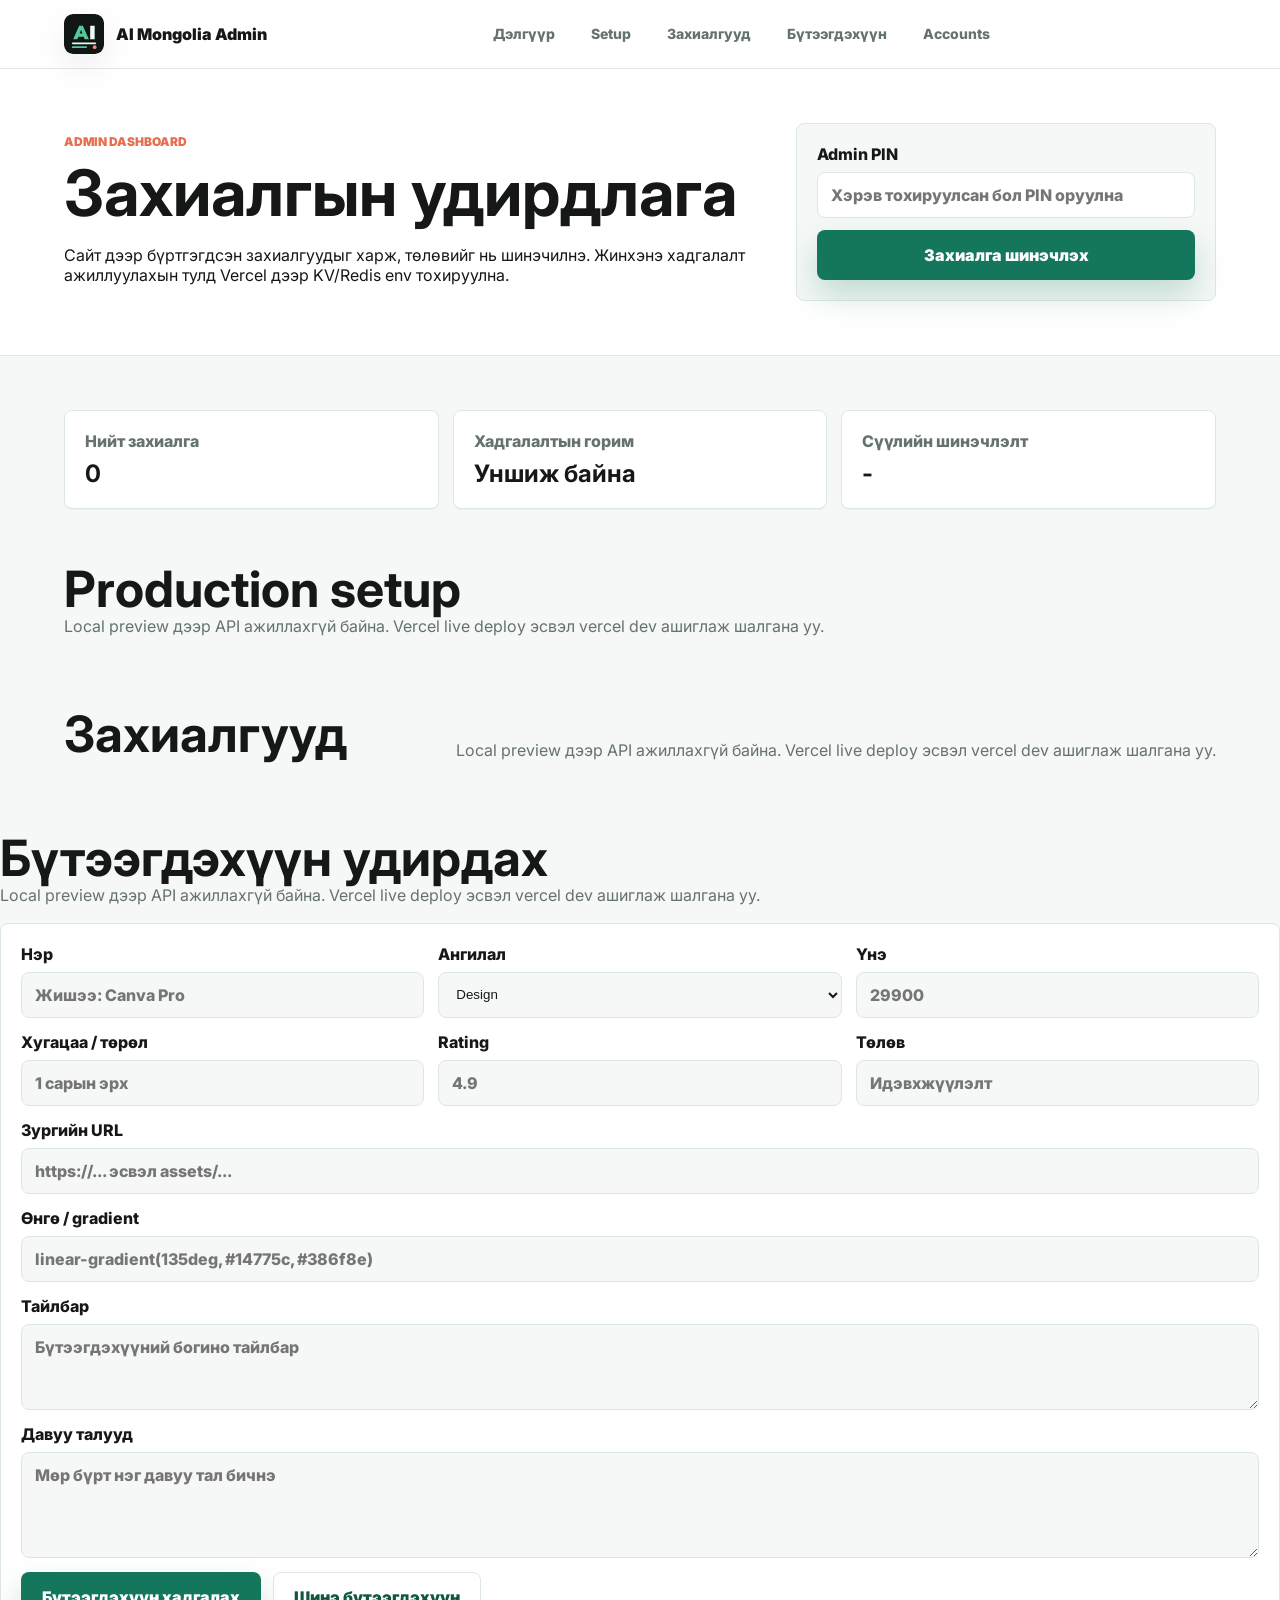
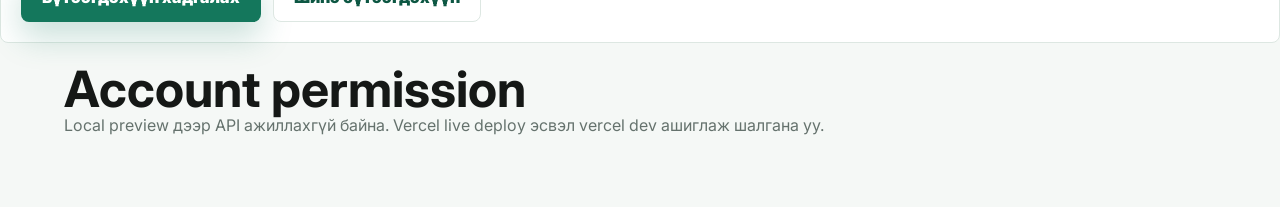
==== commit 0f62f680: "Polish production admin and checkout flow" ====
--- a/admin.html
+++ b/admin.html
@@ -18,6 +18,7 @@
     </a>
     <nav class="nav-links" aria-label="Admin цэс">
       <a href="/">Дэлгүүр</a>
+      <a href="#setup">Setup</a>
       <a href="#orders">Захиалгууд</a>
       <a href="#products">Бүтээгдэхүүн</a>
       <a href="#users">Accounts</a>
@@ -53,6 +54,16 @@
         <span>Сүүлийн шинэчлэлт</span>
         <strong data-admin-updated>-</strong>
       </div>
+    </section>
+
+    <section class="admin-setup" id="setup">
+      <div class="admin-orders-head">
+        <div>
+          <h2>Production setup</h2>
+          <p data-setup-message>Сайтын үндсэн тохиргоо шалгаж байна...</p>
+        </div>
+      </div>
+      <div class="setup-grid" data-setup-checks></div>
     </section>
 
     <section class="admin-warning" data-admin-warning hidden>
@@ -125,6 +136,7 @@
         <div class="wide-field product-form-actions">
           <button class="primary-action" type="submit">Бүтээгдэхүүн хадгалах</button>
           <button class="secondary-action" type="button" data-product-reset>Шинэ бүтээгдэхүүн</button>
+          <button class="danger-action is-hidden" type="button" data-product-delete>Бүтээгдэхүүн устгах</button>
         </div>
       </form>
       <div class="admin-product-list" data-admin-products></div>
--- a/styles.css
+++ b/styles.css
@@ -262,7 +262,8 @@
 }
 
 .primary-action,
-.secondary-action {
+.secondary-action,
+.danger-action {
   display: inline-flex;
   align-items: center;
   justify-content: center;
@@ -300,6 +301,17 @@
 
 .secondary-action:hover {
   background: var(--mist);
+}
+
+.danger-action {
+  color: #8b2f1f;
+  background: rgba(229, 111, 78, 0.1);
+  border-color: rgba(229, 111, 78, 0.32);
+}
+
+.danger-action:hover {
+  color: white;
+  background: var(--coral);
 }
 
 .hero-proof {
@@ -1276,6 +1288,7 @@
 .admin-summary,
 .admin-warning,
 .admin-orders,
+.admin-setup,
 .admin-users {
   padding: 54px clamp(18px, 5vw, 72px);
 }
@@ -1350,8 +1363,49 @@
 
 .admin-orders,
 .admin-products,
+.admin-setup,
 .admin-users {
   padding-top: 0;
+}
+
+.setup-grid {
+  display: grid;
+  grid-template-columns: repeat(3, minmax(0, 1fr));
+  gap: 14px;
+}
+
+.setup-card {
+  display: grid;
+  gap: 8px;
+  padding: 18px;
+  border: 1px solid var(--line);
+  border-radius: 8px;
+  background: var(--paper);
+}
+
+.setup-card span {
+  justify-self: start;
+  min-height: 28px;
+  padding: 6px 10px;
+  border-radius: 999px;
+  font-size: 12px;
+  font-weight: 900;
+}
+
+.setup-card.is-ok span {
+  color: var(--green-dark);
+  background: rgba(20, 119, 92, 0.12);
+}
+
+.setup-card.is-missing span {
+  color: #8b2f1f;
+  background: rgba(229, 111, 78, 0.12);
+}
+
+.setup-card p {
+  margin: 0;
+  color: var(--muted);
+  line-height: 1.5;
 }
 
 .admin-warning {
@@ -1647,6 +1701,7 @@
   .engine-grid,
   .idea-board,
   .payment-list,
+  .setup-grid,
   .admin-summary,
   .admin-order-details {
     grid-template-columns: 1fr;
@@ -1679,6 +1734,7 @@
   .admin-hero,
   .admin-summary,
   .admin-warning,
+  .admin-setup,
   .admin-products,
   .admin-users,
   .admin-orders {
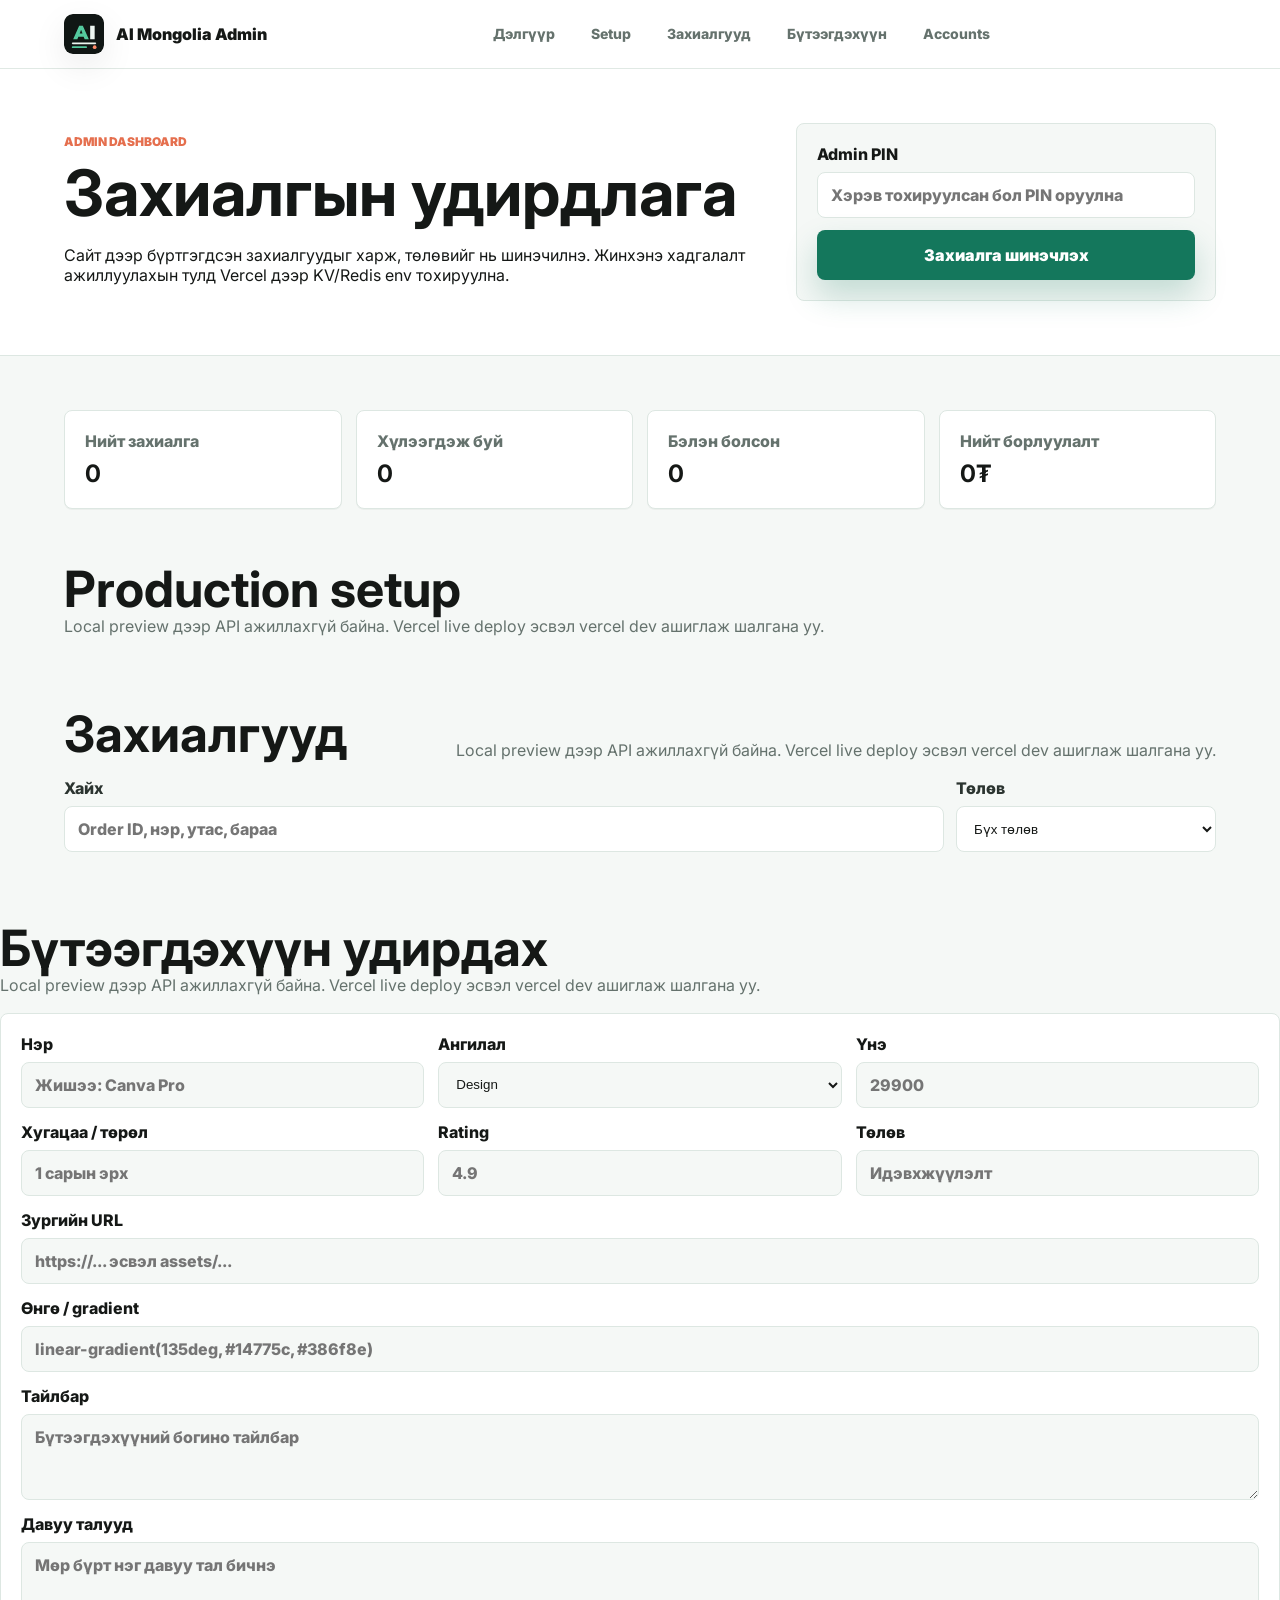
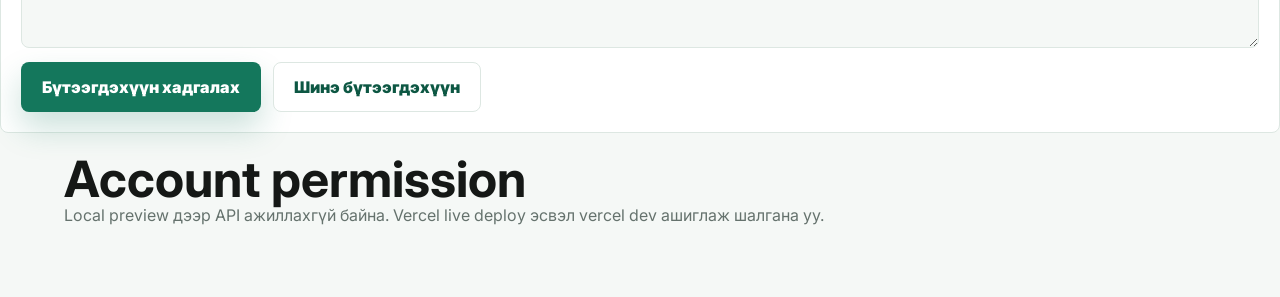
==== commit 8af33111: "Add account order history and admin filters" ====
--- a/admin.html
+++ b/admin.html
@@ -47,12 +47,16 @@
         <strong data-admin-count>0</strong>
       </div>
       <div>
-        <span>Хадгалалтын горим</span>
-        <strong data-storage-mode>Уншиж байна</strong>
+        <span>Хүлээгдэж буй</span>
+        <strong data-admin-pending>0</strong>
       </div>
       <div>
-        <span>Сүүлийн шинэчлэлт</span>
-        <strong data-admin-updated>-</strong>
+        <span>Бэлэн болсон</span>
+        <strong data-admin-ready>0</strong>
+      </div>
+      <div>
+        <span>Нийт борлуулалт</span>
+        <strong data-admin-revenue>0₮</strong>
       </div>
     </section>
 
@@ -75,6 +79,22 @@
       <div class="admin-orders-head">
         <h2>Захиалгууд</h2>
         <p data-admin-message>Захиалгын мэдээлэл уншиж байна...</p>
+      </div>
+      <div class="admin-order-tools">
+        <label>
+          Хайх
+          <input type="search" data-order-search placeholder="Order ID, нэр, утас, бараа">
+        </label>
+        <label>
+          Төлөв
+          <select data-order-status-filter>
+            <option value="all">Бүх төлөв</option>
+            <option value="pending_payment">Төлбөр хүлээгдэж байна</option>
+            <option value="activation_queue">Идэвхжүүлэх дараалал</option>
+            <option value="ready">Бэлэн болсон</option>
+            <option value="cancelled">Цуцлагдсан</option>
+          </select>
+        </label>
       </div>
       <div class="admin-order-list" data-admin-orders></div>
     </section>
--- a/styles.css
+++ b/styles.css
@@ -1095,6 +1095,57 @@
 .account-user-card span {
   color: var(--muted);
   font-weight: 800;
+}
+
+.account-orders {
+  display: grid;
+  gap: 12px;
+  margin-top: 16px;
+}
+
+.account-orders-head,
+.account-order-foot {
+  display: flex;
+  align-items: center;
+  justify-content: space-between;
+  gap: 10px;
+}
+
+.account-order-list {
+  display: grid;
+  gap: 10px;
+}
+
+.account-order-card {
+  display: grid;
+  gap: 10px;
+  padding: 14px;
+  border: 1px solid var(--line);
+  border-radius: 8px;
+  background: var(--wash);
+}
+
+.account-order-card strong,
+.account-order-card small {
+  display: block;
+}
+
+.account-order-card small,
+.account-order-card p {
+  margin: 0;
+  color: var(--muted);
+  line-height: 1.5;
+}
+
+.account-order-foot span {
+  color: var(--green-dark);
+  font-weight: 900;
+}
+
+.compact-action {
+  min-height: 38px;
+  padding: 0 12px;
+  font-size: 13px;
 }
 
 .is-hidden {
@@ -1334,7 +1385,7 @@
 
 .admin-summary {
   display: grid;
-  grid-template-columns: repeat(3, minmax(0, 1fr));
+  grid-template-columns: repeat(4, minmax(0, 1fr));
   gap: 14px;
 }
 
@@ -1451,6 +1502,31 @@
   margin-bottom: 0;
 }
 
+.admin-order-tools {
+  display: grid;
+  grid-template-columns: minmax(220px, 1fr) minmax(180px, 260px);
+  gap: 12px;
+  margin-bottom: 16px;
+}
+
+.admin-order-tools label {
+  display: grid;
+  gap: 8px;
+  color: var(--soft-ink);
+  font-weight: 800;
+}
+
+.admin-order-tools input,
+.admin-order-tools select {
+  width: 100%;
+  min-height: 46px;
+  padding: 0 13px;
+  color: var(--ink);
+  border: 1px solid var(--line);
+  border-radius: 8px;
+  background: var(--paper);
+}
+
 .admin-order-list {
   display: grid;
   gap: 14px;
@@ -1483,7 +1559,7 @@
 
 .admin-order-details {
   display: grid;
-  grid-template-columns: repeat(3, minmax(0, 1fr));
+  grid-template-columns: repeat(4, minmax(0, 1fr));
   gap: 10px;
   color: var(--muted);
 }
@@ -1702,6 +1778,7 @@
   .idea-board,
   .payment-list,
   .setup-grid,
+  .admin-order-tools,
   .admin-summary,
   .admin-order-details {
     grid-template-columns: 1fr;
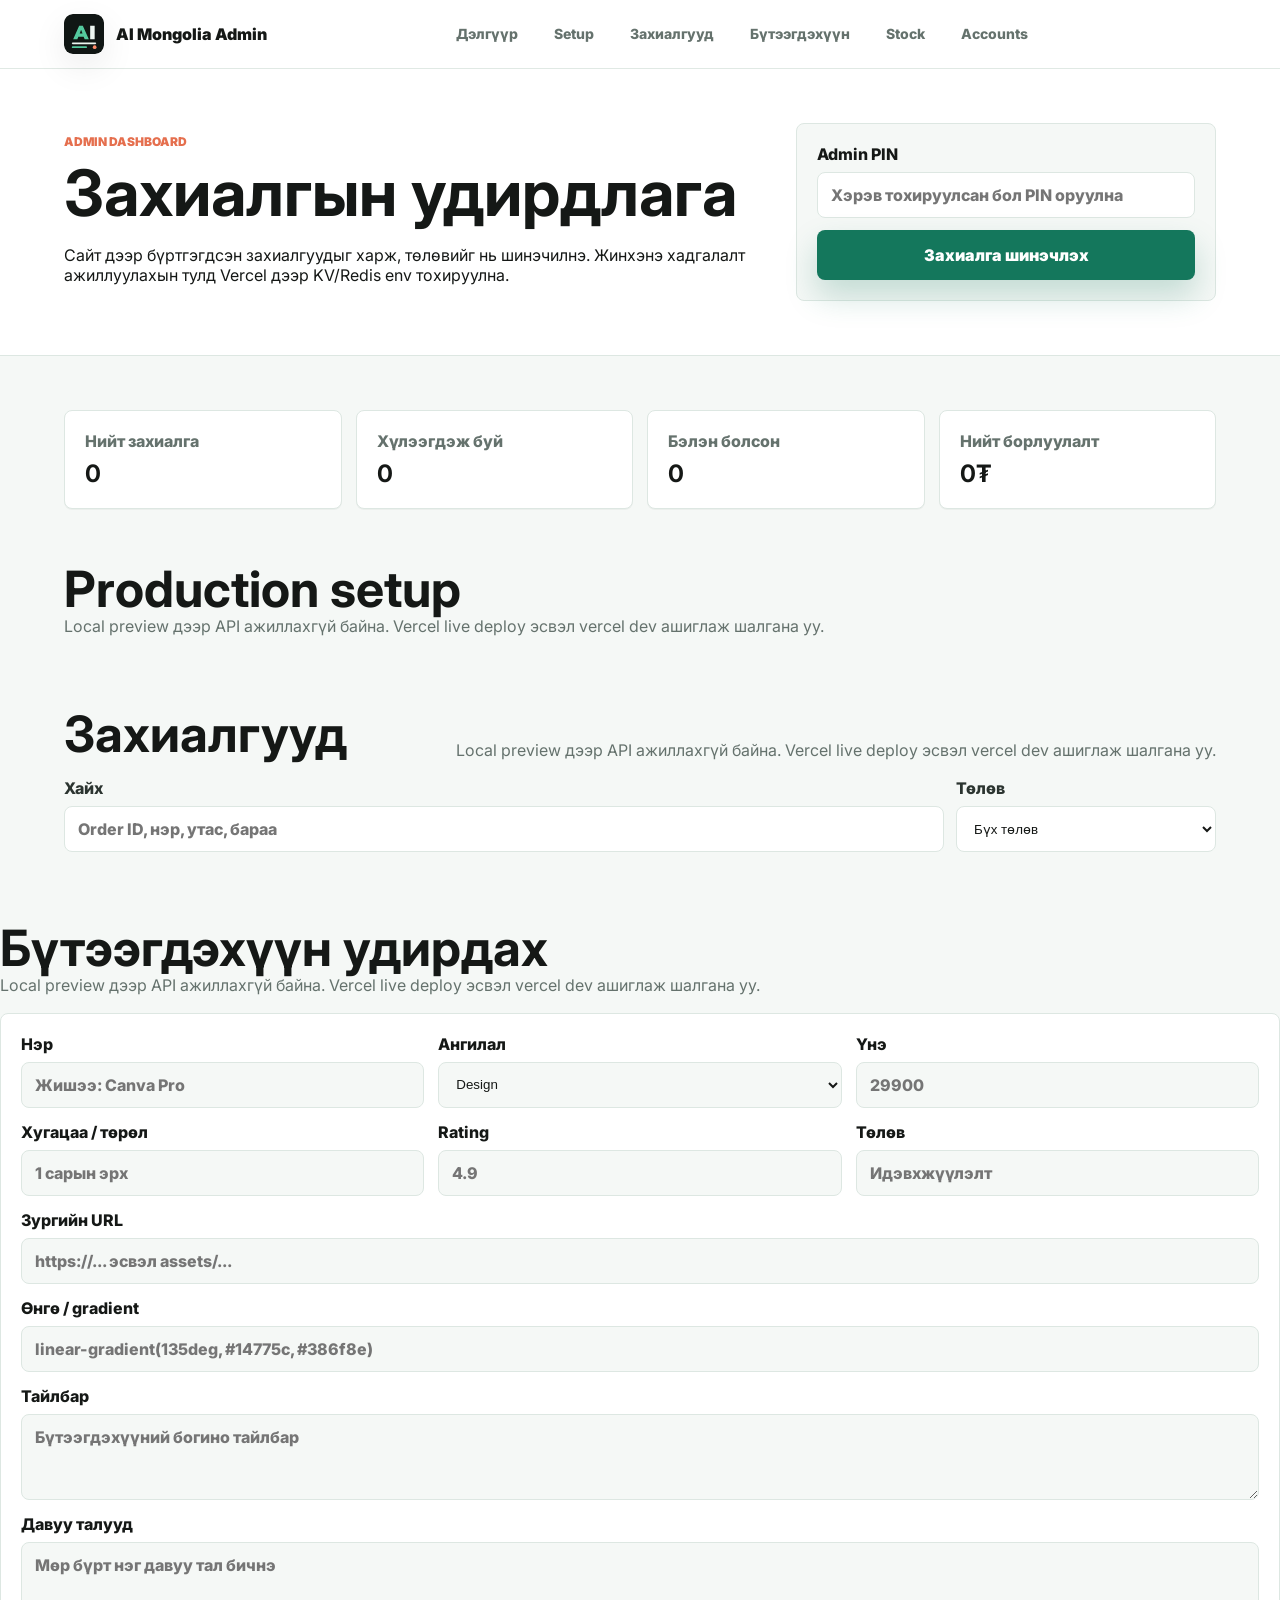
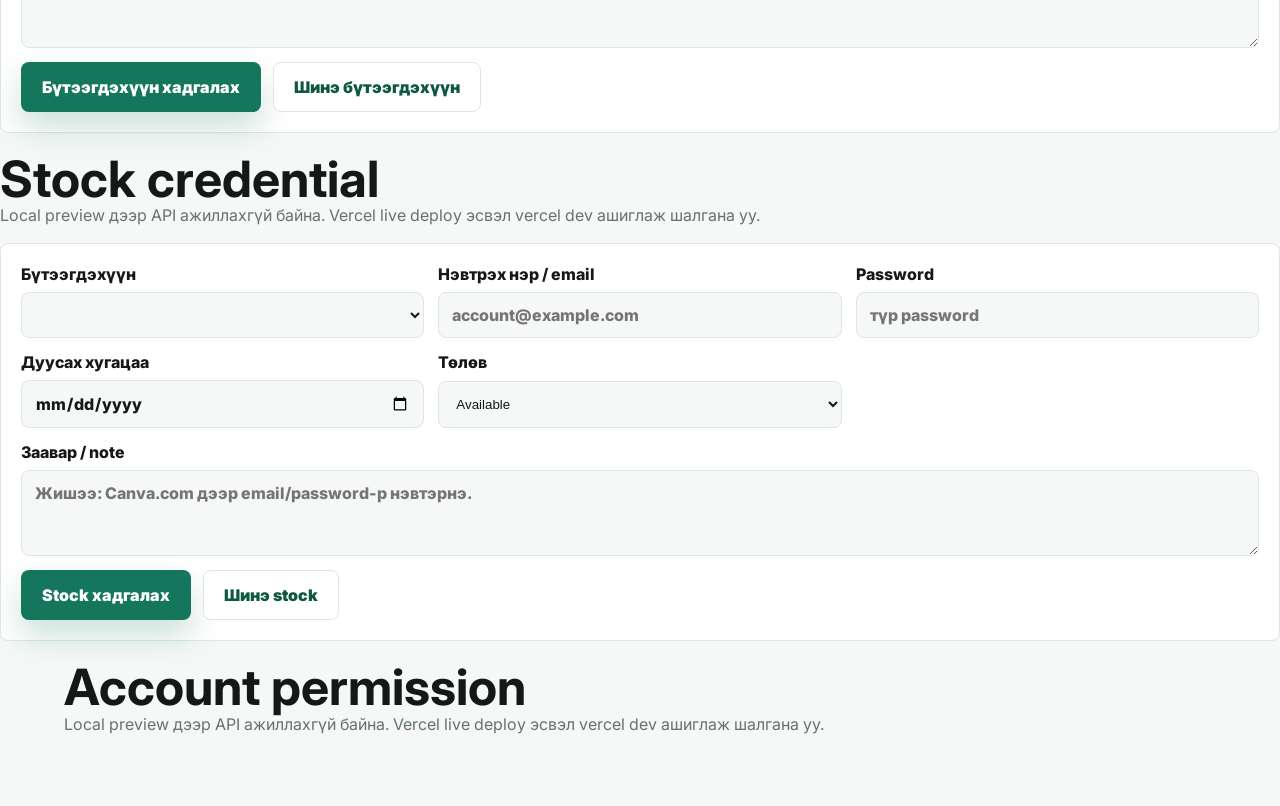
==== commit d3c25b7e: "Add stock credential delivery flow" ====
--- a/admin.html
+++ b/admin.html
@@ -21,6 +21,7 @@
       <a href="#setup">Setup</a>
       <a href="#orders">Захиалгууд</a>
       <a href="#products">Бүтээгдэхүүн</a>
+      <a href="#stock">Stock</a>
       <a href="#users">Accounts</a>
     </nav>
   </header>
@@ -162,6 +163,52 @@
       <div class="admin-product-list" data-admin-products></div>
     </section>
 
+    <section class="admin-stock" id="stock">
+      <div class="admin-orders-head">
+        <div>
+          <h2>Stock credential</h2>
+          <p data-stock-message>Login/password stock жагсаалт уншиж байна...</p>
+        </div>
+      </div>
+      <form class="stock-admin-form" data-stock-form>
+        <input type="hidden" name="stockId">
+        <label>
+          Бүтээгдэхүүн
+          <select name="productId" data-stock-product required></select>
+        </label>
+        <label>
+          Нэвтрэх нэр / email
+          <input name="login" type="text" placeholder="account@example.com" required>
+        </label>
+        <label>
+          Password
+          <input name="password" type="text" placeholder="түр password" required>
+        </label>
+        <label>
+          Дуусах хугацаа
+          <input name="expiresAt" type="date">
+        </label>
+        <label>
+          Төлөв
+          <select name="status">
+            <option value="available">Available</option>
+            <option value="reserved">Reserved</option>
+            <option value="delivered">Delivered</option>
+          </select>
+        </label>
+        <label class="wide-field">
+          Заавар / note
+          <textarea name="note" rows="3" placeholder="Жишээ: Canva.com дээр email/password-р нэвтэрнэ."></textarea>
+        </label>
+        <div class="wide-field product-form-actions">
+          <button class="primary-action" type="submit">Stock хадгалах</button>
+          <button class="secondary-action" type="button" data-stock-reset>Шинэ stock</button>
+          <button class="danger-action is-hidden" type="button" data-stock-delete>Stock устгах</button>
+        </div>
+      </form>
+      <div class="admin-stock-list" data-admin-stock></div>
+    </section>
+
     <section class="admin-users" id="users">
       <div class="admin-orders-head">
         <div>
--- a/styles.css
+++ b/styles.css
@@ -182,6 +182,8 @@
 }
 
 .hero {
+  position: relative;
+  overflow: hidden;
   display: grid;
   grid-template-columns: minmax(280px, 0.94fr) minmax(340px, 1.06fr);
   align-items: center;
@@ -189,19 +191,113 @@
   gap: clamp(30px, 6vw, 86px);
   padding: clamp(38px, 6vw, 82px) clamp(18px, 5vw, 72px) 48px;
   background:
+    linear-gradient(135deg, rgba(20, 119, 92, 0.08) 0 1px, transparent 1px 42px),
+    linear-gradient(45deg, rgba(56, 111, 142, 0.07) 0 1px, transparent 1px 46px),
     linear-gradient(120deg, rgba(20, 119, 92, 0.08), transparent 34%),
     linear-gradient(180deg, #f8fbf8 0%, #ffffff 82%);
 }
 
 body[data-theme="night"] .hero {
   background:
+    linear-gradient(135deg, rgba(86, 201, 158, 0.1) 0 1px, transparent 1px 42px),
+    linear-gradient(45deg, rgba(120, 168, 200, 0.08) 0 1px, transparent 1px 46px),
     linear-gradient(120deg, rgba(86, 201, 158, 0.09), transparent 34%),
     linear-gradient(180deg, #141c19 0%, #101614 82%);
+}
+
+.hero::before {
+  position: absolute;
+  inset: 0;
+  content: "";
+  background:
+    linear-gradient(105deg, transparent 0 52%, rgba(255, 255, 255, 0.54) 52% 54%, transparent 54% 100%),
+    repeating-linear-gradient(90deg, transparent 0 78px, rgba(20, 119, 92, 0.06) 78px 79px);
+  pointer-events: none;
+}
+
+body[data-theme="night"] .hero::before {
+  background:
+    linear-gradient(105deg, transparent 0 52%, rgba(86, 201, 158, 0.12) 52% 54%, transparent 54% 100%),
+    repeating-linear-gradient(90deg, transparent 0 78px, rgba(86, 201, 158, 0.06) 78px 79px);
+}
+
+.hero::after {
+  position: absolute;
+  right: clamp(18px, 5vw, 72px);
+  top: 82px;
+  width: min(44vw, 560px);
+  height: 1px;
+  content: "";
+  background: linear-gradient(90deg, transparent, rgba(229, 111, 78, 0.72), rgba(20, 119, 92, 0.58), transparent);
+  box-shadow: 0 18px 0 rgba(20, 119, 92, 0.12), 0 36px 0 rgba(56, 111, 142, 0.08);
+  pointer-events: none;
 }
 
 .hero-copy,
 .section-heading {
   max-width: 760px;
+}
+
+.hero-copy,
+.hero-media {
+  position: relative;
+  z-index: 1;
+}
+
+.hero-kicker {
+  display: inline-flex;
+  align-items: center;
+  gap: 9px;
+  min-height: 42px;
+  margin-bottom: 18px;
+  padding: 5px 12px 5px 5px;
+  color: var(--soft-ink);
+  border: 1px solid rgba(20, 119, 92, 0.18);
+  border-radius: 999px;
+  background: rgba(255, 255, 255, 0.72);
+  box-shadow: 0 16px 40px rgba(20, 119, 92, 0.1);
+  backdrop-filter: blur(12px);
+  font-family: Manrope, Inter, Arial, sans-serif;
+  font-weight: 900;
+}
+
+body[data-theme="night"] .hero-kicker {
+  color: var(--ink);
+  border-color: rgba(86, 201, 158, 0.22);
+  background: rgba(16, 22, 20, 0.72);
+  box-shadow: 0 16px 40px rgba(0, 0, 0, 0.26);
+}
+
+.kicker-mark {
+  display: grid;
+  width: 32px;
+  height: 32px;
+  place-items: center;
+  color: white;
+  border-radius: 50%;
+  background: linear-gradient(135deg, var(--green), var(--blue));
+  font-size: 12px;
+  letter-spacing: 0;
+}
+
+body[data-theme="night"] .kicker-mark {
+  color: #101614;
+  background: linear-gradient(135deg, var(--green), var(--gold));
+}
+
+.hero-kicker span:not(.kicker-mark) {
+  font-size: 13px;
+  letter-spacing: 0.04em;
+  text-transform: uppercase;
+}
+
+.hero-kicker small {
+  padding-left: 9px;
+  color: var(--coral);
+  border-left: 1px solid var(--line);
+  font-size: 12px;
+  font-weight: 900;
+  letter-spacing: 0;
 }
 
 .eyebrow {
@@ -222,9 +318,46 @@
 
 h1 {
   margin-bottom: 20px;
+  font-family: Manrope, Inter, Arial, sans-serif;
   font-size: clamp(42px, 6vw, 76px);
   line-height: 1;
   letter-spacing: 0;
+}
+
+.hero-title {
+  display: grid;
+  gap: 8px;
+  max-width: 660px;
+  margin-bottom: 22px;
+  font-family: Montserrat, Manrope, Inter, Arial, sans-serif;
+  font-size: 66px;
+  font-weight: 900;
+  line-height: 1.05;
+}
+
+.hero-title-accent {
+  display: inline-block;
+  width: max-content;
+  max-width: 100%;
+  color: transparent;
+  background: linear-gradient(135deg, var(--green), var(--blue) 52%, var(--coral));
+  -webkit-background-clip: text;
+  background-clip: text;
+  font-size: 0.56em;
+  line-height: 1;
+  text-transform: uppercase;
+}
+
+body[data-theme="night"] .hero-title-accent {
+  background: linear-gradient(135deg, #7be1b8, #f1bd56 58%, #ff8a68);
+  -webkit-background-clip: text;
+  background-clip: text;
+}
+
+.hero-title-main {
+  display: block;
+  max-width: 620px;
+  text-wrap: balance;
 }
 
 h2 {
@@ -353,12 +486,14 @@
   box-shadow: var(--shadow);
 }
 
-.hero-badge {
+.hero-spotlight {
   position: absolute;
   right: 18px;
   bottom: 18px;
-  min-width: 176px;
-  padding: 14px 16px;
+  display: grid;
+  gap: 9px;
+  width: min(330px, calc(100% - 36px));
+  padding: 16px;
   color: white;
   background: rgba(21, 24, 22, 0.84);
   border: 1px solid rgba(255, 255, 255, 0.16);
@@ -366,16 +501,70 @@
   backdrop-filter: blur(12px);
 }
 
-.hero-badge span {
-  display: block;
-  margin-bottom: 5px;
-  color: rgba(255, 255, 255, 0.72);
+.sale-chip,
+.product-sale-chip {
+  display: inline-flex;
+  width: max-content;
+  min-height: 28px;
+  align-items: center;
+  padding: 5px 10px;
+  color: #101614;
+  border-radius: 999px;
+  background: linear-gradient(135deg, #f1bd56, #ff8a68);
+  font-size: 12px;
+  font-weight: 900;
+}
+
+.hero-spotlight strong {
+  font-size: 26px;
+  line-height: 1.1;
+}
+
+.hero-spotlight p {
+  margin: 0;
+  color: rgba(255, 255, 255, 0.76);
+  line-height: 1.45;
+}
+
+.spotlight-price {
+  display: flex;
+  flex-wrap: wrap;
+  align-items: baseline;
+  gap: 8px;
+}
+
+.spotlight-price small,
+.price small {
+  color: var(--muted);
   font-size: 13px;
-  font-weight: 700;
-}
-
-.hero-badge strong {
+  text-decoration: line-through;
+}
+
+.spotlight-price span {
+  color: #f1bd56;
   font-size: 24px;
+  font-weight: 900;
+}
+
+.spotlight-price em {
+  color: #bff2df;
+  font-size: 12px;
+  font-style: normal;
+  font-weight: 900;
+}
+
+.spotlight-button {
+  min-height: 42px;
+  color: #101614;
+  border: 0;
+  border-radius: 8px;
+  background: #ffffff;
+  cursor: pointer;
+  font-weight: 900;
+}
+
+.spotlight-button:hover {
+  background: #bff2df;
 }
 
 .trust-strip {
@@ -531,6 +720,14 @@
   text-align: center;
 }
 
+.product-sale-chip {
+  position: absolute;
+  top: 12px;
+  left: 12px;
+  z-index: 2;
+  box-shadow: 0 10px 24px rgba(21, 24, 22, 0.16);
+}
+
 .product-thumb::after {
   position: absolute;
   inset: 12px;
@@ -539,7 +736,7 @@
   border-radius: 8px;
 }
 
-.product-thumb span {
+.product-thumb > span:not(.product-sale-chip) {
   position: relative;
   z-index: 1;
   display: grid;
@@ -595,6 +792,8 @@
 }
 
 .price {
+  display: grid;
+  justify-items: end;
   color: var(--ink);
   font-weight: 900;
   white-space: nowrap;
@@ -608,6 +807,23 @@
   min-height: 50px;
   color: var(--muted);
   line-height: 1.55;
+}
+
+.sale-line {
+  margin: -2px 0 10px;
+  padding: 9px 10px;
+  color: #8b2f1f;
+  border: 1px solid rgba(229, 111, 78, 0.26);
+  border-radius: 8px;
+  background: rgba(229, 111, 78, 0.1);
+  font-size: 12px;
+  font-weight: 900;
+  line-height: 1.35;
+}
+
+body[data-theme="night"] .sale-line {
+  color: #ffd8c9;
+  background: rgba(255, 138, 104, 0.12);
 }
 
 .product-benefits {
@@ -1142,6 +1358,32 @@
   font-weight: 900;
 }
 
+.account-credential-list {
+  display: grid;
+  gap: 8px;
+}
+
+.account-credential-card {
+  display: grid;
+  gap: 7px;
+  padding: 12px;
+  border: 1px solid rgba(20, 119, 92, 0.18);
+  border-radius: 8px;
+  background: var(--paper);
+}
+
+.account-credential-card span,
+.account-credential-card p {
+  margin: 0;
+  color: var(--muted);
+  line-height: 1.45;
+}
+
+.account-credential-card code {
+  color: var(--ink);
+  font-weight: 900;
+}
+
 .compact-action {
   min-height: 38px;
   padding: 0 12px;
@@ -1175,6 +1417,31 @@
   gap: 12px;
 }
 
+.checkout-steps {
+  display: grid;
+  grid-template-columns: repeat(3, 1fr);
+  gap: 8px;
+  margin-bottom: 18px;
+}
+
+.checkout-steps span {
+  min-height: 34px;
+  padding: 8px;
+  color: var(--muted);
+  border: 1px solid var(--line);
+  border-radius: 8px;
+  background: var(--wash);
+  font-size: 12px;
+  font-weight: 900;
+  text-align: center;
+}
+
+.checkout-steps span.is-active {
+  color: white;
+  background: var(--green);
+  border-color: var(--green);
+}
+
 .cart-row {
   padding: 14px 0;
   border-bottom: 1px solid var(--line);
@@ -1203,8 +1470,71 @@
 }
 
 .cart-total {
-  margin: 24px 0 16px;
   font-size: 20px;
+}
+
+.cart-summary,
+.promo-form,
+.checkout-summary {
+  display: grid;
+  gap: 10px;
+  margin: 16px 0;
+  padding: 14px;
+  border: 1px solid var(--line);
+  border-radius: 8px;
+  background: var(--wash);
+}
+
+.cart-summary div,
+.checkout-total-line {
+  display: flex;
+  align-items: center;
+  justify-content: space-between;
+  gap: 12px;
+}
+
+.cart-summary span,
+.promo-form p,
+.checkout-summary p,
+.checkout-total-line span {
+  margin: 0;
+  color: var(--muted);
+  line-height: 1.45;
+}
+
+.promo-form {
+  margin-top: 18px;
+}
+
+.promo-form label {
+  display: grid;
+  gap: 8px;
+  font-weight: 900;
+}
+
+.promo-form label > span {
+  display: grid;
+  grid-template-columns: 1fr auto;
+  gap: 8px;
+}
+
+.promo-form input {
+  min-height: 42px;
+  width: 100%;
+  padding: 0 12px;
+  color: var(--ink);
+  border: 1px solid var(--line);
+  border-radius: 8px;
+  background: var(--paper);
+  text-transform: uppercase;
+}
+
+.checkout-summary {
+  margin: 0 0 4px;
+}
+
+.checkout-summary strong {
+  color: var(--ink);
 }
 
 .copy-result:empty {
@@ -1330,6 +1660,84 @@
   transform: translateY(0);
 }
 
+.order-modal {
+  position: fixed;
+  inset: 0;
+  z-index: 70;
+  display: none;
+  align-items: center;
+  justify-content: center;
+  padding: 18px;
+  background: rgba(18, 24, 21, 0.54);
+  backdrop-filter: blur(10px);
+}
+
+.order-modal.is-open {
+  display: flex;
+}
+
+.order-modal-panel {
+  position: relative;
+  display: grid;
+  gap: 14px;
+  width: min(520px, 100%);
+  padding: 24px;
+  border: 1px solid var(--line);
+  border-radius: 8px;
+  background: var(--paper);
+  box-shadow: var(--shadow);
+}
+
+.order-modal-panel > .icon-button {
+  position: absolute;
+  top: 14px;
+  right: 14px;
+}
+
+.order-modal-panel h2 {
+  margin: 0;
+  padding-right: 44px;
+  font-size: 34px;
+}
+
+.order-code-box {
+  display: grid;
+  grid-template-columns: 1fr auto;
+  gap: 10px;
+  align-items: center;
+  padding: 14px;
+  border: 1px dashed rgba(20, 119, 92, 0.38);
+  border-radius: 8px;
+  background: var(--wash);
+}
+
+.order-code-box strong {
+  overflow-wrap: anywhere;
+  font-size: 24px;
+}
+
+.modal-summary {
+  display: grid;
+  gap: 8px;
+}
+
+.modal-summary div {
+  display: flex;
+  justify-content: space-between;
+  gap: 12px;
+  color: var(--muted);
+}
+
+.modal-summary strong {
+  color: var(--ink);
+}
+
+.modal-actions {
+  display: flex;
+  flex-wrap: wrap;
+  gap: 10px;
+}
+
 .admin-page {
   min-height: calc(100vh - 70px);
   background: var(--wash);
@@ -1415,6 +1823,7 @@
 .admin-orders,
 .admin-products,
 .admin-setup,
+.admin-stock,
 .admin-users {
   padding-top: 0;
 }
@@ -1559,7 +1968,7 @@
 
 .admin-order-details {
   display: grid;
-  grid-template-columns: repeat(4, minmax(0, 1fr));
+  grid-template-columns: repeat(5, minmax(0, 1fr));
   gap: 10px;
   color: var(--muted);
 }
@@ -1601,6 +2010,35 @@
   background: var(--wash);
 }
 
+.stock-admin-form {
+  display: grid;
+  grid-template-columns: repeat(3, minmax(0, 1fr));
+  gap: 14px;
+  margin-bottom: 20px;
+  padding: 20px;
+  border: 1px solid var(--line);
+  border-radius: 8px;
+  background: var(--paper);
+}
+
+.stock-admin-form label {
+  display: grid;
+  gap: 8px;
+  font-weight: 800;
+}
+
+.stock-admin-form input,
+.stock-admin-form select,
+.stock-admin-form textarea {
+  width: 100%;
+  min-height: 46px;
+  padding: 12px 13px;
+  color: var(--ink);
+  border: 1px solid var(--line);
+  border-radius: 8px;
+  background: var(--wash);
+}
+
 .wide-field {
   grid-column: 1 / -1;
 }
@@ -1614,6 +2052,65 @@
 .admin-product-list {
   display: grid;
   gap: 14px;
+}
+
+.admin-stock-list {
+  display: grid;
+  gap: 12px;
+}
+
+.admin-stock-card {
+  display: grid;
+  grid-template-columns: 1fr minmax(180px, 260px) auto;
+  gap: 14px;
+  align-items: center;
+  padding: 16px;
+  border: 1px solid var(--line);
+  border-radius: 8px;
+  background: var(--paper);
+}
+
+.admin-stock-card h3 {
+  margin: 8px 0 4px;
+}
+
+.admin-stock-card p {
+  margin: 0;
+  color: var(--muted);
+  line-height: 1.45;
+}
+
+.stock-secret {
+  display: grid;
+  gap: 6px;
+  padding: 12px;
+  border: 1px dashed rgba(20, 119, 92, 0.24);
+  border-radius: 8px;
+  background: var(--wash);
+}
+
+.stock-secret span {
+  color: var(--muted);
+  font-size: 12px;
+  font-weight: 900;
+}
+
+.stock-secret strong {
+  overflow-wrap: anywhere;
+}
+
+.admin-delivery-summary {
+  display: grid;
+  gap: 6px;
+  padding: 12px;
+  border: 1px solid rgba(20, 119, 92, 0.18);
+  border-radius: 8px;
+  background: var(--wash);
+}
+
+.admin-delivery-summary span {
+  color: var(--muted);
+  line-height: 1.45;
 }
 
 .admin-product-card {
@@ -1718,6 +2215,10 @@
   .hero {
     min-height: auto;
   }
+
+  .hero-title {
+    font-size: 56px;
+  }
 }
 
 @media (max-width: 720px) {
@@ -1755,8 +2256,28 @@
     padding: 30px 16px 34px;
   }
 
+  .hero::after {
+    right: 16px;
+    top: 72px;
+    width: calc(100% - 32px);
+  }
+
+  .hero-kicker {
+    max-width: 100%;
+    flex-wrap: wrap;
+    border-radius: 18px;
+  }
+
   h1 {
     font-size: 39px;
+  }
+
+  .hero-title {
+    font-size: 42px;
+  }
+
+  .hero-title-accent {
+    font-size: 0.54em;
   }
 
   .hero-actions a,
@@ -1765,10 +2286,15 @@
     min-width: 150px;
   }
 
-  .hero-badge {
+  .hero-spotlight {
     right: 10px;
     bottom: 10px;
-    min-width: 145px;
+    width: calc(100% - 20px);
+  }
+
+  .hero-spotlight strong,
+  .spotlight-price span {
+    font-size: 22px;
   }
 
   .trust-strip,
@@ -1813,13 +2339,16 @@
   .admin-warning,
   .admin-setup,
   .admin-products,
+  .admin-stock,
   .admin-users,
   .admin-orders {
     padding: 56px 16px;
   }
 
   .product-admin-form,
+  .stock-admin-form,
   .admin-product-card,
+  .admin-stock-card,
   .admin-user-card {
     grid-template-columns: 1fr;
   }
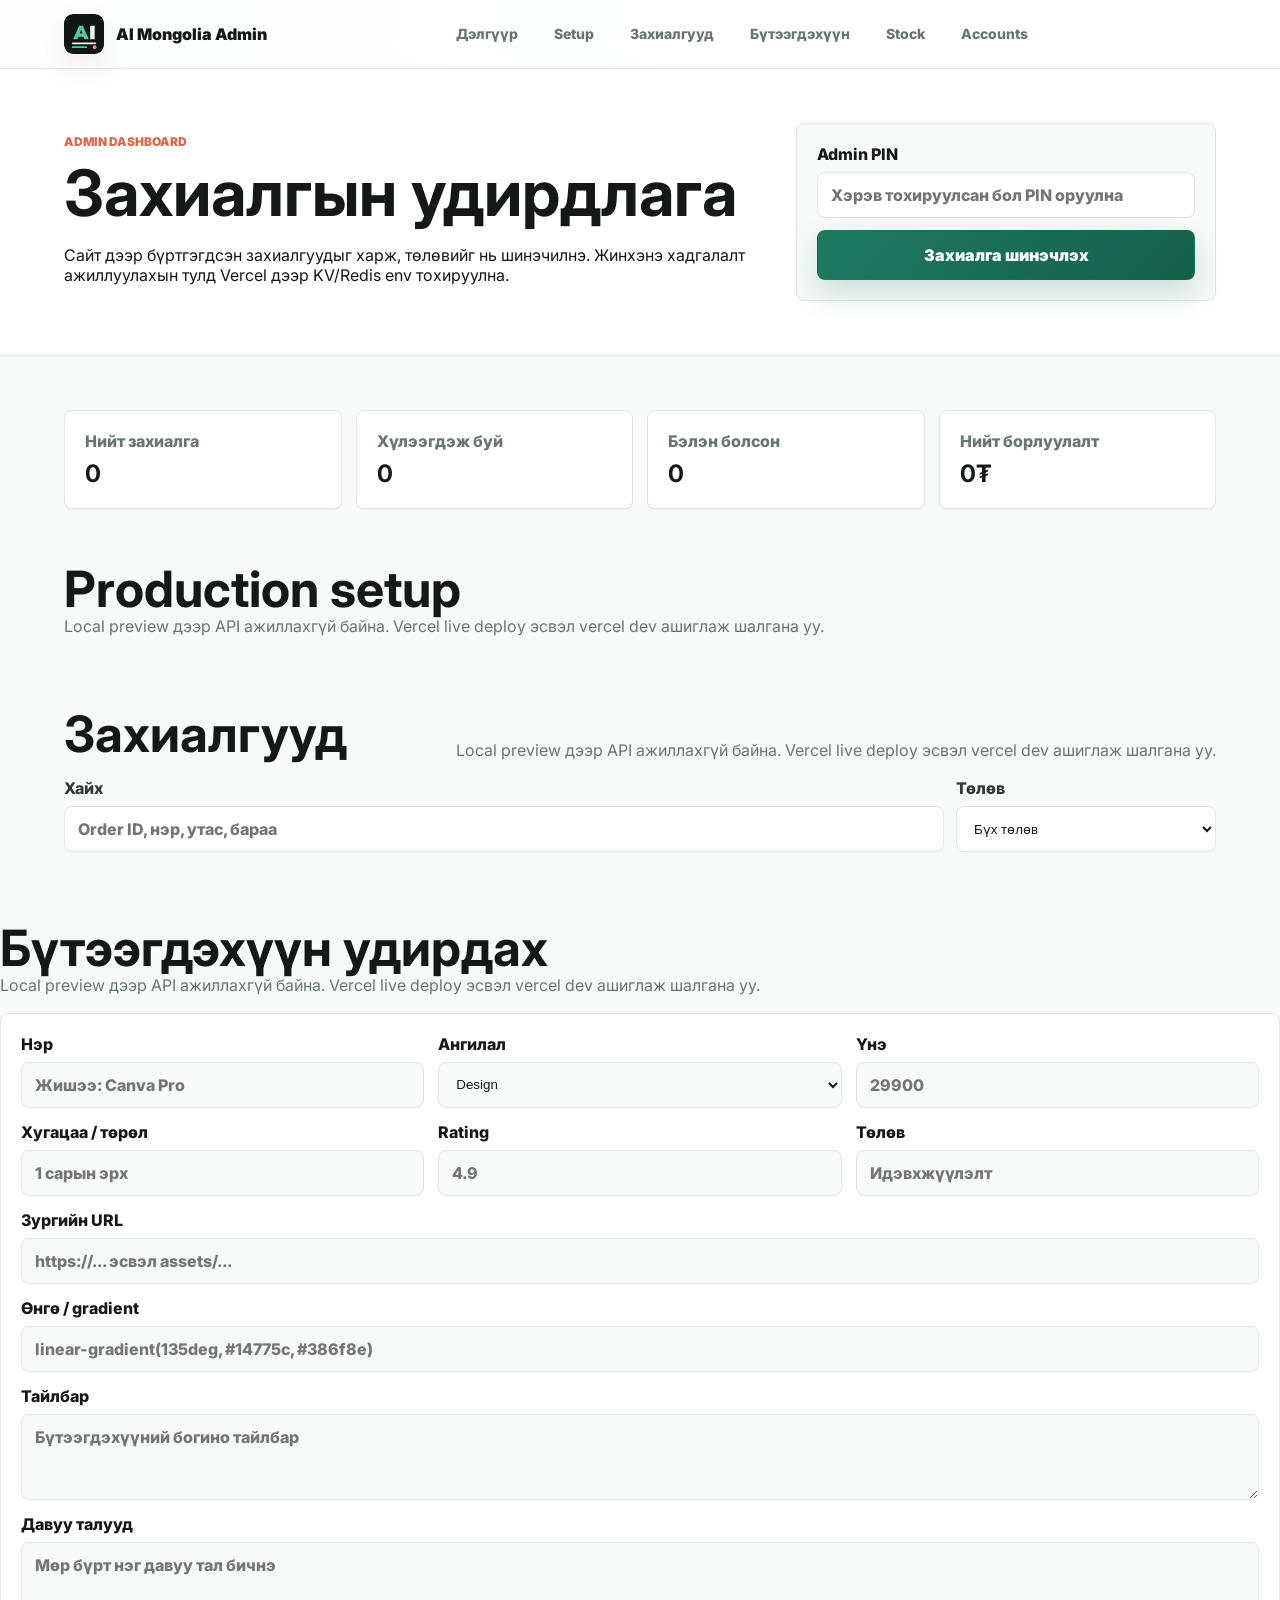
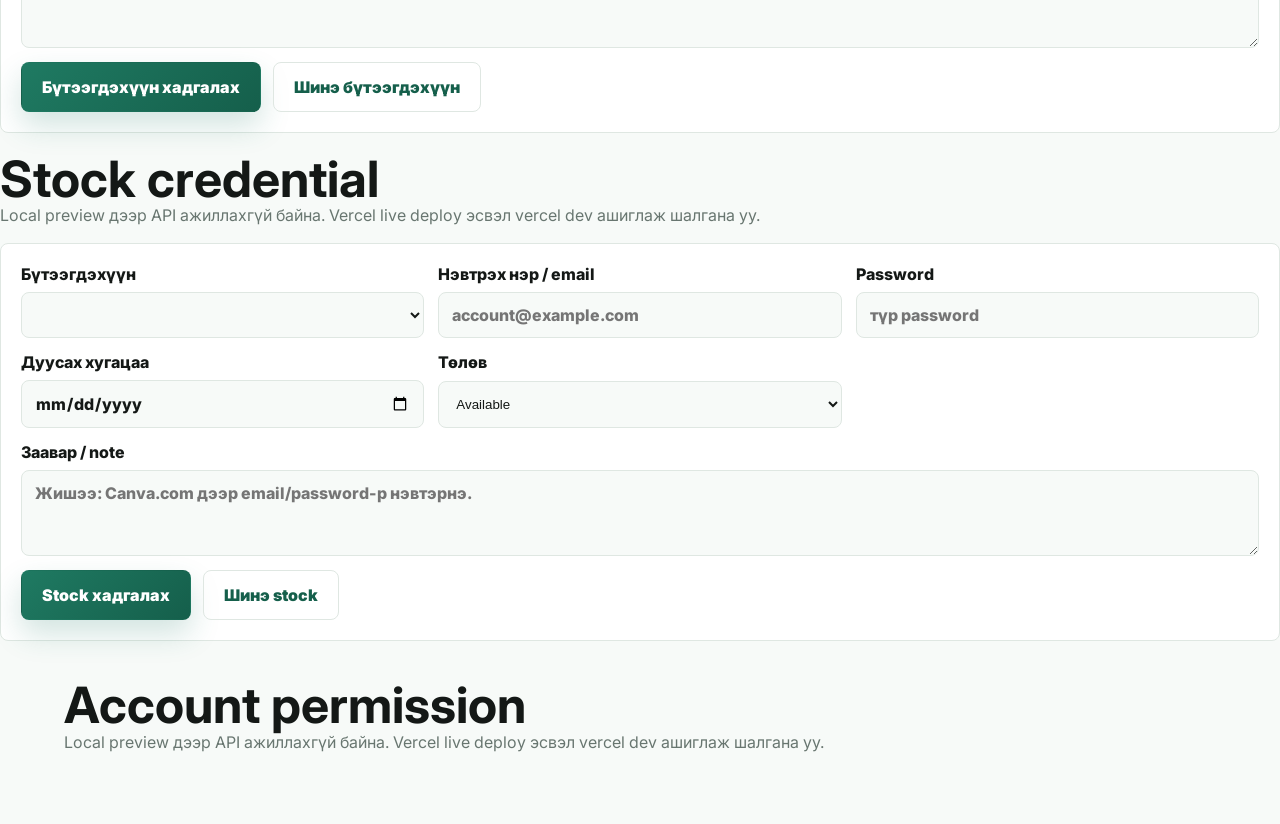
==== commit 100443d4: "Improve admin stock readiness review" ====
--- a/admin.html
+++ b/admin.html
@@ -206,6 +206,7 @@
           <button class="danger-action is-hidden" type="button" data-stock-delete>Stock устгах</button>
         </div>
       </form>
+      <div class="admin-stock-overview" data-stock-overview></div>
       <div class="admin-stock-list" data-admin-stock></div>
     </section>
 
--- a/styles.css
+++ b/styles.css
@@ -1,35 +1,37 @@
 :root {
-  --ink: #151816;
-  --soft-ink: #2b3430;
-  --muted: #65726d;
-  --line: #dde7e2;
+  --ink: #141816;
+  --soft-ink: #303834;
+  --muted: #687670;
+  --line: #dfe7e2;
   --paper: #ffffff;
-  --wash: #f5f8f6;
-  --mist: #edf4f1;
-  --green: #14775c;
-  --green-dark: #0d5743;
-  --coral: #e56f4e;
-  --gold: #c98b20;
-  --blue: #386f8e;
-  --plum: #6b5a8f;
+  --wash: #f7faf8;
+  --mist: #eef5f1;
+  --green: #1f7a62;
+  --green-dark: #155f4b;
+  --coral: #d96b4f;
+  --gold: #b98932;
+  --blue: #527d91;
+  --plum: #74678d;
+  --focus-ring: 0 0 0 4px rgba(31, 122, 98, 0.14);
   --shadow: 0 24px 70px rgba(18, 24, 21, 0.12);
   --soft-shadow: 0 12px 34px rgba(18, 24, 21, 0.08);
 }
 
 body[data-theme="night"] {
-  --ink: #eef7f2;
-  --soft-ink: #dce9e3;
-  --muted: #a7b8b0;
-  --line: #2b4038;
-  --paper: #101614;
-  --wash: #161f1b;
-  --mist: #1d2a25;
-  --green: #56c99e;
-  --green-dark: #34a87f;
-  --coral: #ff8a68;
-  --gold: #f1bd56;
-  --blue: #78a8c8;
-  --plum: #a99ad0;
+  --ink: #eef4f0;
+  --soft-ink: #dce7e1;
+  --muted: #a6b5af;
+  --line: #2d4038;
+  --paper: #111715;
+  --wash: #171f1c;
+  --mist: #202c27;
+  --green: #68d3aa;
+  --green-dark: #45b78d;
+  --coral: #f28a6d;
+  --gold: #e7b85a;
+  --blue: #82aabe;
+  --plum: #a999c9;
+  --focus-ring: 0 0 0 4px rgba(104, 211, 170, 0.16);
   --shadow: 0 24px 70px rgba(0, 0, 0, 0.36);
   --soft-shadow: 0 12px 34px rgba(0, 0, 0, 0.24);
 }
@@ -45,7 +47,9 @@
 body {
   margin: 0;
   color: var(--ink);
-  background: var(--paper);
+  background:
+    radial-gradient(circle at 14% 0%, rgba(31, 122, 98, 0.08), transparent 30%),
+    linear-gradient(180deg, var(--paper) 0%, var(--wash) 100%);
   font-family: Inter, Arial, sans-serif;
   transition: background 180ms ease, color 180ms ease;
 }
@@ -63,6 +67,53 @@
 
 button {
   -webkit-tap-highlight-color: transparent;
+}
+
+button:focus-visible,
+a:focus-visible,
+input:focus-visible,
+textarea:focus-visible,
+select:focus-visible {
+  outline: none;
+  box-shadow: var(--focus-ring);
+}
+
+@keyframes gentle-pop {
+  0% {
+    transform: scale(1);
+  }
+  45% {
+    transform: scale(1.035);
+  }
+  100% {
+    transform: scale(1);
+  }
+}
+
+@keyframes panel-slide-in {
+  from {
+    opacity: 0;
+    transform: translateX(18px);
+  }
+  to {
+    opacity: 1;
+    transform: translateX(0);
+  }
+}
+
+@keyframes modal-pop-in {
+  from {
+    opacity: 0;
+    transform: translateY(10px) scale(0.98);
+  }
+  to {
+    opacity: 1;
+    transform: translateY(0) scale(1);
+  }
+}
+
+.is-popping {
+  animation: gentle-pop 260ms cubic-bezier(0.2, 0.8, 0.2, 1);
 }
 
 .site-header {
@@ -152,9 +203,12 @@
   color: var(--ink);
   border-radius: 999px;
   font-weight: 900;
+  transition: transform 160ms ease, background 160ms ease, border-color 160ms ease;
 }
 
 .account-button:hover {
+  transform: translateY(-1px);
+  border-color: rgba(31, 122, 98, 0.28);
   background: var(--mist);
 }
 
@@ -168,6 +222,13 @@
   box-shadow: var(--soft-shadow);
   color: var(--ink);
   font-weight: 900;
+  transition: transform 160ms ease, border-color 160ms ease, box-shadow 160ms ease;
+}
+
+.cart-button:hover {
+  transform: translateY(-1px);
+  border-color: rgba(31, 122, 98, 0.28);
+  box-shadow: 0 14px 28px rgba(18, 24, 21, 0.1);
 }
 
 .cart-button strong {
@@ -176,7 +237,7 @@
   height: 26px;
   place-items: center;
   color: white;
-  background: var(--coral);
+  background: linear-gradient(135deg, var(--coral), var(--gold));
   border-radius: 999px;
   font-size: 13px;
 }
@@ -191,18 +252,16 @@
   gap: clamp(30px, 6vw, 86px);
   padding: clamp(38px, 6vw, 82px) clamp(18px, 5vw, 72px) 48px;
   background:
-    linear-gradient(135deg, rgba(20, 119, 92, 0.08) 0 1px, transparent 1px 42px),
-    linear-gradient(45deg, rgba(56, 111, 142, 0.07) 0 1px, transparent 1px 46px),
-    linear-gradient(120deg, rgba(20, 119, 92, 0.08), transparent 34%),
-    linear-gradient(180deg, #f8fbf8 0%, #ffffff 82%);
+    radial-gradient(circle at 82% 18%, rgba(217, 107, 79, 0.1), transparent 30%),
+    radial-gradient(circle at 18% 14%, rgba(31, 122, 98, 0.13), transparent 32%),
+    linear-gradient(180deg, #fbfdfb 0%, #f5f9f6 100%);
 }
 
 body[data-theme="night"] .hero {
   background:
-    linear-gradient(135deg, rgba(86, 201, 158, 0.1) 0 1px, transparent 1px 42px),
-    linear-gradient(45deg, rgba(120, 168, 200, 0.08) 0 1px, transparent 1px 46px),
-    linear-gradient(120deg, rgba(86, 201, 158, 0.09), transparent 34%),
-    linear-gradient(180deg, #141c19 0%, #101614 82%);
+    radial-gradient(circle at 82% 18%, rgba(242, 138, 109, 0.12), transparent 30%),
+    radial-gradient(circle at 18% 14%, rgba(104, 211, 170, 0.12), transparent 32%),
+    linear-gradient(180deg, #151d1a 0%, #101715 100%);
 }
 
 .hero::before {
@@ -210,15 +269,12 @@
   inset: 0;
   content: "";
   background:
-    linear-gradient(105deg, transparent 0 52%, rgba(255, 255, 255, 0.54) 52% 54%, transparent 54% 100%),
-    repeating-linear-gradient(90deg, transparent 0 78px, rgba(20, 119, 92, 0.06) 78px 79px);
+    linear-gradient(105deg, transparent 0 54%, rgba(255, 255, 255, 0.46) 54% 55%, transparent 55% 100%);
   pointer-events: none;
 }
 
 body[data-theme="night"] .hero::before {
-  background:
-    linear-gradient(105deg, transparent 0 52%, rgba(86, 201, 158, 0.12) 52% 54%, transparent 54% 100%),
-    repeating-linear-gradient(90deg, transparent 0 78px, rgba(86, 201, 158, 0.06) 78px 79px);
+  background: linear-gradient(105deg, transparent 0 54%, rgba(104, 211, 170, 0.12) 54% 55%, transparent 55% 100%);
 }
 
 .hero::after {
@@ -406,25 +462,38 @@
   border-radius: 8px;
   cursor: pointer;
   font-weight: 900;
+  transition: transform 160ms ease, background 160ms ease, border-color 160ms ease, box-shadow 160ms ease;
 }
 
 .primary-action {
   color: white;
-  background: var(--green);
-  box-shadow: 0 16px 32px rgba(20, 119, 92, 0.22);
+  background: linear-gradient(135deg, var(--green) 0%, var(--green-dark) 100%);
+  box-shadow: 0 14px 30px rgba(31, 122, 98, 0.2);
 }
 
 body[data-theme="night"] .primary-action {
-  color: #101614;
+  color: #101715;
 }
 
 .primary-action:hover {
-  background: var(--green-dark);
+  transform: translateY(-1px);
+  box-shadow: 0 18px 38px rgba(31, 122, 98, 0.24);
+}
+
+.primary-action:disabled,
+.secondary-action:disabled,
+.add-button:disabled {
+  color: var(--muted);
+  background: var(--mist);
+  border-color: var(--line);
+  box-shadow: none;
+  cursor: not-allowed;
+  transform: none;
 }
 
 .secondary-action {
   color: var(--green-dark);
-  background: var(--paper);
+  background: rgba(255, 255, 255, 0.62);
   border-color: var(--line);
 }
 
@@ -433,7 +502,21 @@
 }
 
 .secondary-action:hover {
+  transform: translateY(-1px);
+  border-color: rgba(31, 122, 98, 0.32);
   background: var(--mist);
+}
+
+.primary-action:active,
+.secondary-action:active,
+.danger-action:active,
+.add-button:active,
+.detail-button:active,
+.hub-card:active,
+.filter-button:active,
+.cart-button:active,
+.account-button:active {
+  transform: translateY(1px) scale(0.99);
 }
 
 .danger-action {
@@ -600,6 +683,61 @@
   line-height: 1.5;
 }
 
+.page-hub {
+  display: grid;
+  grid-template-columns: repeat(5, minmax(0, 1fr));
+  gap: 12px;
+  padding: 18px clamp(18px, 5vw, 72px);
+  background: var(--paper);
+  border-bottom: 1px solid var(--line);
+}
+
+.hub-card {
+  display: grid;
+  min-height: 118px;
+  align-content: start;
+  gap: 8px;
+  padding: 16px;
+  color: var(--ink);
+  text-align: left;
+  border: 1px solid var(--line);
+  border-radius: 8px;
+  background: var(--wash);
+  cursor: pointer;
+  transition: transform 180ms ease, border-color 180ms ease, background 180ms ease;
+}
+
+.hub-card:hover,
+.hub-card.is-active,
+.nav-links a.is-active {
+  border-color: rgba(20, 119, 92, 0.42);
+  background: rgba(20, 119, 92, 0.08);
+}
+
+.hub-card.is-active {
+  transform: translateY(-2px);
+  box-shadow: var(--soft-shadow);
+}
+
+.hub-card span {
+  color: var(--green);
+  font-size: 12px;
+  font-weight: 900;
+}
+
+.hub-card strong {
+  font-size: 18px;
+}
+
+.hub-card small {
+  color: var(--muted);
+  line-height: 1.45;
+}
+
+.view-section[hidden] {
+  display: none !important;
+}
+
 .section-shell,
 .feature-band,
 .engine-section,
@@ -698,6 +836,11 @@
   box-shadow: var(--soft-shadow);
 }
 
+.product-card.is-selected {
+  border-color: rgba(20, 119, 92, 0.52);
+  box-shadow: 0 0 0 3px rgba(20, 119, 92, 0.12), var(--soft-shadow);
+}
+
 body[data-theme="night"] .product-card {
   border-color: rgba(86, 201, 158, 0.18);
   background: linear-gradient(180deg, #131d19 0%, #101614 100%);
@@ -707,6 +850,26 @@
 body[data-theme="night"] .product-card:hover {
   border-color: rgba(255, 138, 104, 0.5);
   box-shadow: 0 18px 44px rgba(86, 201, 158, 0.14), 0 0 0 1px rgba(255, 138, 104, 0.18);
+}
+
+body[data-theme="night"] .hub-card,
+body[data-theme="night"] .product-detail-panel,
+body[data-theme="night"] .detail-grid div {
+  border-color: rgba(86, 201, 158, 0.18);
+  background: rgba(86, 201, 158, 0.06);
+}
+
+body[data-theme="night"] .hub-card:hover,
+body[data-theme="night"] .hub-card.is-active,
+body[data-theme="night"] .nav-links a.is-active {
+  border-color: rgba(255, 138, 104, 0.38);
+  background: rgba(255, 138, 104, 0.1);
+}
+
+body[data-theme="night"] .detail-button {
+  color: #7be1b8;
+  border-color: rgba(86, 201, 158, 0.24);
+  background: rgba(86, 201, 158, 0.1);
 }
 
 .product-thumb {
@@ -865,20 +1028,42 @@
   white-space: nowrap;
 }
 
+.product-actions {
+  display: flex;
+  flex-wrap: wrap;
+  justify-content: flex-end;
+  gap: 8px;
+}
+
 body[data-theme="night"] .stock {
   color: #7be1b8;
 }
 
+.detail-button,
 .add-button {
   min-height: 42px;
   padding: 0 14px;
+  border-radius: 8px;
+  cursor: pointer;
+  font-weight: 900;
+  white-space: nowrap;
+}
+
+.detail-button {
+  color: var(--green-dark);
+  border: 1px solid rgba(20, 119, 92, 0.24);
+  background: rgba(20, 119, 92, 0.08);
+}
+
+.detail-button:hover {
+  border-color: rgba(20, 119, 92, 0.45);
+  background: rgba(20, 119, 92, 0.14);
+}
+
+.add-button {
   color: white;
   border: 0;
-  border-radius: 8px;
   background: var(--ink);
-  cursor: pointer;
-  font-weight: 900;
-  white-space: nowrap;
 }
 
 .add-button:hover {
@@ -886,17 +1071,108 @@
 }
 
 body[data-theme="night"] .add-button {
-  color: #0c1210;
-  background: linear-gradient(135deg, #7be1b8 0%, #f1bd56 100%);
+  color: #101715;
+  background: linear-gradient(135deg, var(--green) 0%, var(--green-dark) 100%);
   border: 1px solid rgba(255, 255, 255, 0.16);
-  box-shadow: 0 10px 24px rgba(86, 201, 158, 0.22);
+  box-shadow: 0 10px 24px rgba(104, 211, 170, 0.18);
 }
 
 body[data-theme="night"] .add-button:hover,
 body[data-theme="night"] .add-button:focus-visible {
-  background: linear-gradient(135deg, #ff8a68 0%, #f1bd56 100%);
-  box-shadow: 0 14px 34px rgba(255, 138, 104, 0.26), 0 0 0 4px rgba(255, 138, 104, 0.14);
+  background: linear-gradient(135deg, var(--green) 0%, var(--gold) 100%);
+  box-shadow: 0 14px 34px rgba(104, 211, 170, 0.22), var(--focus-ring);
   outline: none;
+}
+
+.product-detail-panel {
+  display: grid;
+  grid-template-columns: minmax(260px, 0.85fr) minmax(320px, 1.15fr);
+  gap: 24px;
+  margin-top: 24px;
+  padding: clamp(20px, 3vw, 30px);
+  border: 1px solid rgba(20, 119, 92, 0.18);
+  border-radius: 8px;
+  background:
+    linear-gradient(135deg, rgba(20, 119, 92, 0.08), rgba(56, 111, 142, 0.06)),
+    var(--paper);
+}
+
+.product-detail-panel h3 {
+  margin: 0 0 10px;
+  font-size: clamp(28px, 4vw, 46px);
+  line-height: 1;
+}
+
+.product-detail-panel p {
+  color: var(--muted);
+  line-height: 1.65;
+}
+
+.detail-price-line {
+  display: flex;
+  flex-wrap: wrap;
+  align-items: baseline;
+  gap: 10px;
+  margin-top: 18px;
+}
+
+.detail-price-line small,
+.price small {
+  color: var(--muted);
+  text-decoration: line-through;
+}
+
+.detail-price-line strong {
+  font-size: 30px;
+  color: var(--green-dark);
+}
+
+.detail-price-line em {
+  padding: 5px 9px;
+  color: #8b2f1f;
+  border-radius: 999px;
+  background: rgba(229, 111, 78, 0.14);
+  font-size: 12px;
+  font-style: normal;
+  font-weight: 900;
+}
+
+.detail-grid {
+  display: grid;
+  grid-template-columns: repeat(2, minmax(0, 1fr));
+  gap: 12px;
+}
+
+.detail-grid div {
+  padding: 15px;
+  border: 1px solid var(--line);
+  border-radius: 8px;
+  background: rgba(255, 255, 255, 0.54);
+}
+
+.detail-grid span {
+  display: block;
+  margin-bottom: 8px;
+  color: var(--green-dark);
+  font-size: 12px;
+  font-weight: 900;
+  text-transform: uppercase;
+}
+
+.detail-grid ul {
+  display: grid;
+  gap: 7px;
+  margin: 0;
+  padding-left: 18px;
+  color: var(--soft-ink);
+  font-weight: 800;
+}
+
+.detail-actions {
+  grid-column: 1 / -1;
+  display: flex;
+  flex-wrap: wrap;
+  gap: 10px;
 }
 
 .feature-band {
@@ -1243,6 +1519,11 @@
   box-shadow: var(--shadow);
 }
 
+.cart-drawer.is-open .cart-panel,
+.account-drawer.is-open .account-panel {
+  animation: panel-slide-in 220ms ease both;
+}
+
 .account-panel {
   width: min(460px, 100%);
   height: 100%;
@@ -1577,11 +1858,11 @@
   bottom: 14px;
   z-index: 36;
   display: inline-flex;
-  gap: 4px;
-  padding: 5px;
+  gap: 6px;
+  padding: 6px;
   border: 1px solid var(--line);
   border-radius: 999px;
-  background: rgba(255, 255, 255, 0.84);
+  background: rgba(255, 255, 255, 0.78);
   box-shadow: var(--soft-shadow);
   backdrop-filter: blur(14px);
 }
@@ -1591,25 +1872,59 @@
 }
 
 .shift-switch button {
-  min-height: 38px;
-  padding: 0 12px;
+  display: grid;
+  width: 40px;
+  height: 40px;
+  place-items: center;
+  padding: 0;
   color: var(--muted);
   border: 0;
   border-radius: 999px;
   background: transparent;
   cursor: pointer;
-  font-size: 13px;
-  font-weight: 900;
+  transition: transform 160ms ease, background 160ms ease, box-shadow 160ms ease;
+}
+
+.shift-switch button:hover {
+  transform: translateY(-1px);
+  background: var(--mist);
 }
 
 .shift-switch button.is-active {
-  color: white;
   background: var(--ink);
+  box-shadow: 0 10px 22px rgba(18, 24, 21, 0.16);
 }
 
 body[data-theme="night"] .shift-switch button.is-active {
-  color: #101614;
   background: var(--green);
+}
+
+.theme-icon {
+  position: relative;
+  display: block;
+  width: 18px;
+  height: 18px;
+}
+
+.theme-icon-day {
+  border-radius: 50%;
+  background: var(--gold);
+  box-shadow: 0 0 0 4px rgba(185, 137, 50, 0.18);
+}
+
+.theme-icon-night {
+  border-radius: 50%;
+  background: transparent;
+  box-shadow: inset -6px 0 0 var(--blue);
+}
+
+.shift-switch button.is-active .theme-icon-day {
+  background: #fff3c2;
+  box-shadow: 0 0 0 4px rgba(255, 243, 194, 0.18);
+}
+
+.shift-switch button.is-active .theme-icon-night {
+  box-shadow: inset -6px 0 0 #101715;
 }
 
 .mobile-cart-bar {
@@ -1642,22 +1957,37 @@
   right: 18px;
   bottom: 84px;
   z-index: 60;
+  display: flex;
+  align-items: center;
+  gap: 10px;
   max-width: min(340px, calc(100vw - 36px));
   padding: 13px 15px;
   color: white;
-  background: rgba(21, 24, 22, 0.92);
-  border-radius: 8px;
-  box-shadow: var(--soft-shadow);
+  border: 1px solid rgba(255, 255, 255, 0.12);
+  background: rgba(20, 24, 22, 0.9);
+  border-radius: 8px;
+  box-shadow: 0 18px 44px rgba(18, 24, 21, 0.22);
+  backdrop-filter: blur(16px);
   font-weight: 800;
   opacity: 0;
-  transform: translateY(10px);
+  transform: translateY(12px) scale(0.98);
   pointer-events: none;
-  transition: opacity 160ms ease, transform 160ms ease;
+  transition: opacity 180ms ease, transform 180ms ease;
+}
+
+.toast::before {
+  width: 9px;
+  height: 9px;
+  flex: 0 0 auto;
+  content: "";
+  border-radius: 50%;
+  background: var(--green);
+  box-shadow: 0 0 0 5px rgba(104, 211, 170, 0.16);
 }
 
 .toast.is-visible {
   opacity: 1;
-  transform: translateY(0);
+  transform: translateY(0) scale(1);
 }
 
 .order-modal {
@@ -1688,6 +2018,10 @@
   box-shadow: var(--shadow);
 }
 
+.order-modal.is-open .order-modal-panel {
+  animation: modal-pop-in 220ms ease both;
+}
+
 .order-modal-panel > .icon-button {
   position: absolute;
   top: 14px;
@@ -2155,6 +2489,53 @@
   gap: 12px;
 }
 
+.admin-stock-overview {
+  display: grid;
+  grid-template-columns: repeat(3, minmax(0, 1fr));
+  gap: 12px;
+  margin: 18px 0;
+}
+
+.stock-overview-card {
+  display: grid;
+  gap: 8px;
+  padding: 16px;
+  border: 1px solid var(--line);
+  border-radius: 8px;
+  background: var(--paper);
+}
+
+.stock-overview-card span {
+  justify-self: start;
+  padding: 5px 9px;
+  border-radius: 999px;
+  font-size: 12px;
+  font-weight: 900;
+}
+
+.stock-overview-card.is-ready span {
+  color: var(--green-dark);
+  background: rgba(31, 122, 98, 0.1);
+}
+
+.stock-overview-card.is-empty span {
+  color: #8b2f1f;
+  background: rgba(217, 107, 79, 0.12);
+}
+
+.stock-overview-card small {
+  color: var(--muted);
+  font-weight: 800;
+}
+
+.stock-ok-text {
+  color: var(--green-dark);
+}
+
+.stock-warn-text {
+  color: #8b2f1f;
+}
+
 .admin-user-card {
   display: grid;
   grid-template-columns: 1fr auto;
@@ -2194,7 +2575,9 @@
   .product-grid,
   .workflow-grid,
   .engine-grid,
-  .idea-board {
+  .idea-board,
+  .page-hub,
+  .admin-stock-overview {
     grid-template-columns: repeat(2, minmax(0, 1fr));
   }
 
@@ -2208,6 +2591,7 @@
   .contact-section,
   .payment-panel,
   .brainstorm-grid,
+  .product-detail-panel,
   .admin-hero {
     grid-template-columns: 1fr;
   }
@@ -2303,6 +2687,9 @@
   .engine-grid,
   .idea-board,
   .payment-list,
+  .page-hub,
+  .detail-grid,
+  .admin-stock-overview,
   .setup-grid,
   .admin-order-tools,
   .admin-summary,
@@ -2390,8 +2777,18 @@
   }
 
   .shift-switch button {
-    min-height: 36px;
-    padding: 0 10px;
-    font-size: 12px;
-  }
-}
+    width: 38px;
+    height: 38px;
+  }
+}
+
+@media (prefers-reduced-motion: reduce) {
+  *,
+  *::before,
+  *::after {
+    scroll-behavior: auto !important;
+    animation-duration: 1ms !important;
+    animation-iteration-count: 1 !important;
+    transition-duration: 1ms !important;
+  }
+}
